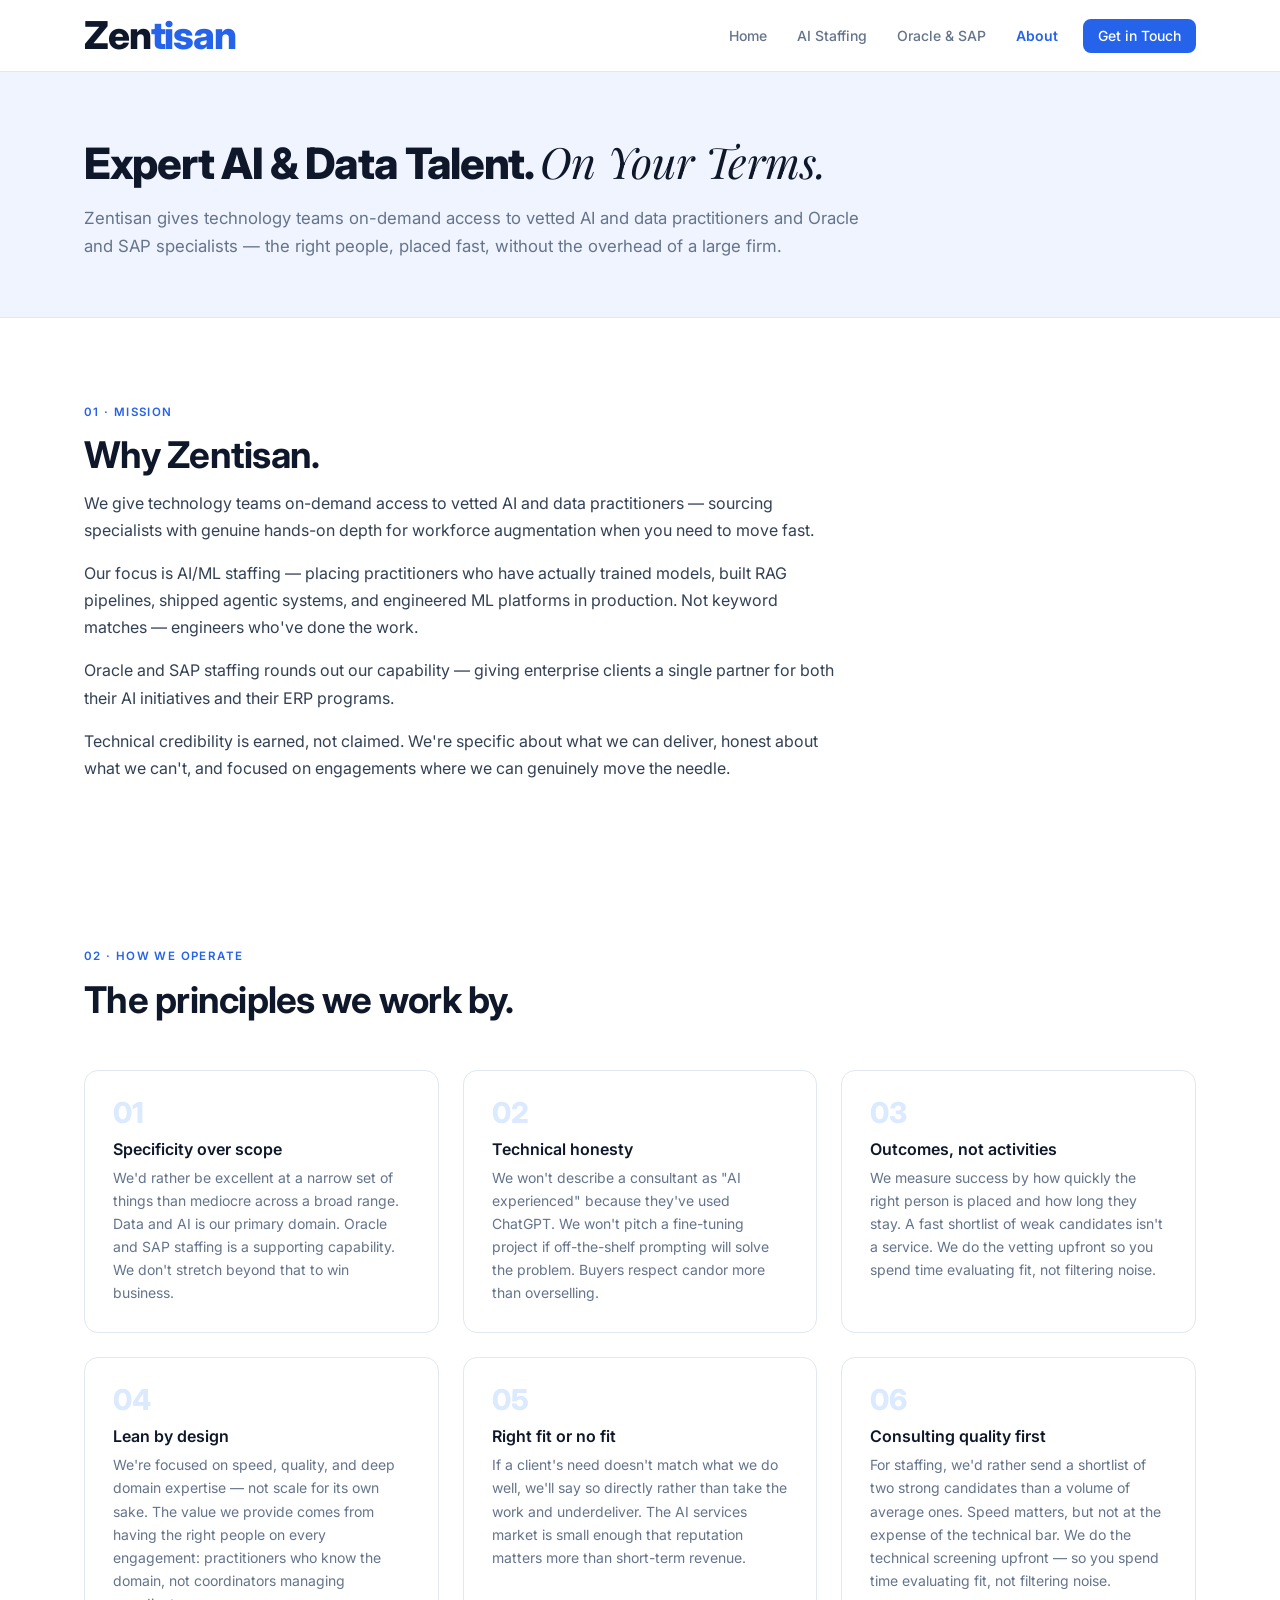
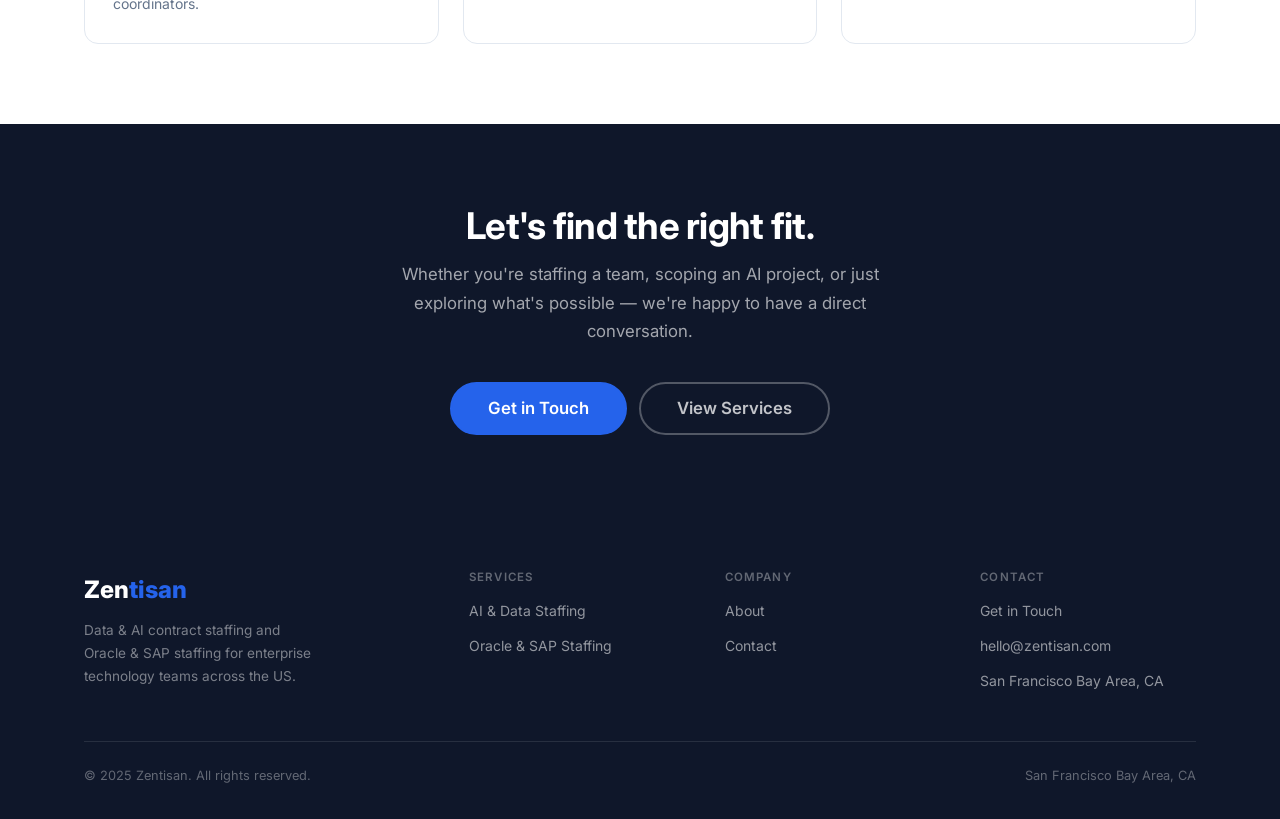
==== about.html @ 2879593f "@ Rebrand to Zentisan, remove AI delivery service, enrich AI staffing - Rename company from Zentalix" ====
<!DOCTYPE html>
<html lang="en">
<head>
  <meta charset="UTF-8" />
  <meta name="viewport" content="width=device-width, initial-scale=1.0" />
  <title>About — Zentisan</title>
  <meta name="description" content="Zentisan is a technology staffing firm specializing in Data and AI contract staffing and Oracle and SAP contract staffing for enterprise technology teams across the US." />
  <link rel="preconnect" href="https://fonts.googleapis.com" />
  <link rel="preconnect" href="https://fonts.gstatic.com" crossorigin />
  <link href="https://fonts.googleapis.com/css2?family=Inter:wght@400;500;600;700;800&family=Playfair+Display:ital@1&display=swap" rel="stylesheet" />
  <link rel="stylesheet" href="css/styles.css" />
</head>
<body>

<!-- NAV -->
<header class="nav-header">
  <nav class="nav container">
    <a href="index.html" class="nav-logo">Zen<span>tisan</span></a>
    <ul class="nav-links">
      <li><a href="index.html">Home</a></li>
      <li><a href="ai-staffing.html">AI Staffing</a></li>
      <li><a href="erp-staffing.html">Oracle &amp; SAP</a></li>
      <li><a href="about.html" class="active">About</a></li>
      <li><a href="contact.html" class="btn btn-primary btn-sm">Get in Touch</a></li>
    </ul>
    <button class="nav-toggle" aria-label="Toggle menu"><span></span><span></span><span></span></button>
  </nav>
</header>
<nav class="mobile-nav">
  <a href="index.html">Home</a>
  <a href="ai-staffing.html">AI Staffing</a>
  <a href="erp-staffing.html">Oracle &amp; SAP</a>
  <a href="about.html">About</a>
  <a href="contact.html" class="btn btn-primary">Get in Touch</a>
</nav>

<!-- PAGE HERO -->
<section class="page-hero">
  <div class="container">
    <h1>Expert AI & Data Talent. <span class="serif">On Your Terms.</span></h1>
    <p>Zentisan gives technology teams on-demand access to vetted AI and data practitioners and Oracle and SAP specialists — the right people, placed fast, without the overhead of a large firm.</p>
  </div>
</section>

<!-- MISSION -->
<section class="section">
  <div class="container">
    <div style="max-width: 760px;">
      <span class="section-label">01 · Mission</span>
      <h2>Why Zentisan.</h2>
      <p class="mt-12">We give technology teams on-demand access to vetted AI and data practitioners — sourcing specialists with genuine hands-on depth for workforce augmentation when you need to move fast.</p>
      <p class="mt-16">Our focus is AI/ML staffing — placing practitioners who have actually trained models, built RAG pipelines, shipped agentic systems, and engineered ML platforms in production. Not keyword matches — engineers who've done the work.</p>
      <p class="mt-16">Oracle and SAP staffing rounds out our capability — giving enterprise clients a single partner for both their AI initiatives and their ERP programs.</p>
      <p class="mt-16">Technical credibility is earned, not claimed. We're specific about what we can deliver, honest about what we can't, and focused on engagements where we can genuinely move the needle.</p>
    </div>
  </div>
</section>


<!-- VALUES -->
<section class="section">
  <div class="container">
    <div class="section-header">
      <span class="section-label">02 · How We Operate</span>
      <h2>The principles we work by.</h2>
    </div>
    <div class="values-grid">
      <div class="value-card">
        <div class="value-num">01</div>
        <h4>Specificity over scope</h4>
        <p>We'd rather be excellent at a narrow set of things than mediocre across a broad range. Data and AI is our primary domain. Oracle and SAP staffing is a supporting capability. We don't stretch beyond that to win business.</p>
      </div>
      <div class="value-card">
        <div class="value-num">02</div>
        <h4>Technical honesty</h4>
        <p>We won't describe a consultant as "AI experienced" because they've used ChatGPT. We won't pitch a fine-tuning project if off-the-shelf prompting will solve the problem. Buyers respect candor more than overselling.</p>
      </div>
      <div class="value-card">
        <div class="value-num">03</div>
        <h4>Outcomes, not activities</h4>
        <p>We measure success by how quickly the right person is placed and how long they stay. A fast shortlist of weak candidates isn't a service. We do the vetting upfront so you spend time evaluating fit, not filtering noise.</p>
      </div>
      <div class="value-card">
        <div class="value-num">04</div>
        <h4>Lean by design</h4>
        <p>We're focused on speed, quality, and deep domain expertise — not scale for its own sake. The value we provide comes from having the right people on every engagement: practitioners who know the domain, not coordinators managing coordinators.</p>
      </div>
      <div class="value-card">
        <div class="value-num">05</div>
        <h4>Right fit or no fit</h4>
        <p>If a client's need doesn't match what we do well, we'll say so directly rather than take the work and underdeliver. The AI services market is small enough that reputation matters more than short-term revenue.</p>
      </div>
      <div class="value-card">
        <div class="value-num">06</div>
        <h4>Consulting quality first</h4>
        <p>For staffing, we'd rather send a shortlist of two strong candidates than a volume of average ones. Speed matters, but not at the expense of the technical bar. We do the technical screening upfront — so you spend time evaluating fit, not filtering noise.</p>
      </div>
    </div>
  </div>
</section>

<!-- CTA -->
<section class="cta-band">
  <div class="container">
    <h2>Let's find the right fit.</h2>
    <p>Whether you're staffing a team, scoping an AI project, or just exploring what's possible — we're happy to have a direct conversation.</p>
    <div class="cta-btns">
      <a href="contact.html" class="btn btn-primary btn-lg">Get in Touch</a>
      <a href="index.html" class="btn btn-white-outline btn-lg">View Services</a>
    </div>
  </div>
</section>

<!-- FOOTER -->
<footer class="footer">
  <div class="container">
    <div class="footer-grid">
      <div class="footer-brand">
        <span class="logo">Zen<span>tisan</span></span>
        <p>Data &amp; AI contract staffing and Oracle &amp; SAP staffing for enterprise technology teams across the US.</p>
      </div>
      <div class="footer-col">
        <h5>Services</h5>
        <ul>
          <li><a href="ai-staffing.html">AI &amp; Data Staffing</a></li>
          <li><a href="erp-staffing.html">Oracle &amp; SAP Staffing</a></li>
        </ul>
      </div>
      <div class="footer-col">
        <h5>Company</h5>
        <ul>
          <li><a href="about.html">About</a></li>
          <li><a href="contact.html">Contact</a></li>
        </ul>
      </div>
      <div class="footer-col">
        <h5>Contact</h5>
        <ul>
          <li><a href="contact.html">Get in Touch</a></li>
          <li><a href="mailto:hello@zentisan.com">hello@zentisan.com</a></li>
          <li><a href="#">San Francisco Bay Area, CA</a></li>
        </ul>
      </div>
    </div>
    <div class="footer-bottom">
      <span>© 2025 Zentisan. All rights reserved.</span>
      <span>San Francisco Bay Area, CA</span>
    </div>
  </div>
</footer>

<script src="js/main.js"></script>
</body>
</html>
---- css/styles.css ----
/* ============================================================
   ZENTECHSERVICES — Global Stylesheet
   ============================================================ */

/* === DESIGN TOKENS === */
:root {
  --c-white:        #ffffff;
  --c-bg:           #ffffff;
  --c-bg-alt:       #f8fafc;
  --c-bg-blue:      #eff6ff;
  --c-ink:          #0f172a;
  --c-ink-2:        #334155;
  --c-ink-3:        #64748b;
  --c-accent:       #2563eb;
  --c-accent-dark:  #1d4ed8;
  --c-accent-light: #dbeafe;
  --c-border:       #e2e8f0;
  --c-border-2:     #cbd5e1;
  --c-green:        #10b981;
  --c-green-bg:     #ecfdf5;
  --c-amber:        #D97706;
  --c-amber-dark:   #B45309;
  --c-amber-light:  #FDE68A;
  --c-amber-bg:     #FFFBEB;
  --c-amber-border: #FCD34D;
  --c-cream:        #FDFAF5;

  --font:       'Inter', system-ui, -apple-system, BlinkMacSystemFont, sans-serif;
  --font-serif: 'Playfair Display', Georgia, 'Times New Roman', serif;

  --nav-h:   72px;
  --max-w:   1160px;
  --px:      24px;

  --r-sm:   8px;
  --r-md:   14px;
  --r-lg:   22px;
  --r-pill: 100px;

  --s-sm: 0 1px 3px rgba(15,23,42,0.06), 0 1px 2px rgba(15,23,42,0.04);
  --s-md: 0 4px 16px rgba(15,23,42,0.08), 0 2px 6px rgba(15,23,42,0.04);
  --s-lg: 0 12px 40px rgba(15,23,42,0.12);
}

/* === RESET === */
*, *::before, *::after { box-sizing: border-box; margin: 0; padding: 0; }
html { scroll-behavior: smooth; font-size: 16px; }
body {
  font-family: var(--font);
  color: var(--c-ink);
  background: var(--c-bg);
  line-height: 1.6;
  -webkit-font-smoothing: antialiased;
}
img { max-width: 100%; height: auto; display: block; }
a { color: inherit; text-decoration: none; }
ul { list-style: none; }
button { font-family: var(--font); }

/* === LAYOUT === */
.container {
  max-width: var(--max-w);
  margin: 0 auto;
  padding: 0 var(--px);
}

/* === TYPOGRAPHY === */
h1, h2, h3, h4, h5 { line-height: 1.2; font-weight: 700; color: var(--c-ink); }
h1 { font-size: clamp(2.1rem, 5vw, 3.4rem); font-weight: 800; letter-spacing: -0.03em; }
h2 { font-size: clamp(1.7rem, 3.2vw, 2.3rem); letter-spacing: -0.02em; }
h3 { font-size: 1.2rem; font-weight: 600; }
h4 { font-size: 1rem; font-weight: 600; }
p  { color: var(--c-ink-2); line-height: 1.7; }
.text-muted  { color: var(--c-ink-3); }
.text-accent { color: var(--c-accent); }
.text-center { text-align: center; }

/* Serif italic accent — used for emotive words inside headings */
.serif {
  font-family: var(--font-serif);
  font-style: italic;
  font-weight: 400;
  letter-spacing: 0;
}

/* === SECTION LABEL === */
.section-label {
  display: inline-block;
  font-size: 0.72rem;
  font-weight: 600;
  letter-spacing: 0.12em;
  text-transform: uppercase;
  color: var(--c-accent);
  margin-bottom: 12px;
}
.section-label-amber { color: var(--c-amber); }

/* === BADGE === */
.badge {
  display: inline-flex;
  align-items: center;
  gap: 7px;
  font-size: 0.8rem;
  font-weight: 500;
  color: var(--c-accent);
  background: var(--c-accent-light);
  border-radius: var(--r-pill);
  padding: 5px 14px;
  margin-bottom: 22px;
}
.badge-dot {
  width: 6px; height: 6px;
  background: var(--c-accent);
  border-radius: 50%;
  flex-shrink: 0;
}
.badge-amber {
  color: var(--c-amber-dark);
  background: var(--c-amber-bg);
}
.badge-amber .badge-dot { background: var(--c-amber); }

/* === BUTTONS === */
.btn {
  display: inline-flex;
  align-items: center;
  justify-content: center;
  gap: 8px;
  font-family: var(--font);
  font-size: 0.95rem;
  font-weight: 600;
  border-radius: var(--r-pill);
  padding: 13px 28px;
  border: 2px solid transparent;
  cursor: pointer;
  transition: all 0.18s ease;
  white-space: nowrap;
  text-decoration: none;
  line-height: 1;
}
.btn-primary {
  background: var(--c-accent);
  color: white;
  border-color: var(--c-accent);
}
.btn-primary:hover {
  background: var(--c-accent-dark);
  border-color: var(--c-accent-dark);
  transform: translateY(-1px);
  box-shadow: 0 6px 20px rgba(37,99,235,0.3);
}
.btn-outline {
  background: transparent;
  color: var(--c-accent);
  border-color: var(--c-accent);
}
.btn-outline:hover {
  background: var(--c-accent);
  color: white;
  transform: translateY(-1px);
}
.btn-ghost {
  background: transparent;
  color: var(--c-ink-2);
  border-color: var(--c-border-2);
}
.btn-ghost:hover {
  border-color: var(--c-ink-3);
  color: var(--c-ink);
}
.btn-white {
  background: white;
  color: var(--c-accent);
  border-color: white;
}
.btn-white:hover {
  background: var(--c-accent-light);
  transform: translateY(-1px);
}
.btn-sm  { font-size: 0.875rem; padding: 9px 20px; }
.btn-lg  { font-size: 1.05rem;  padding: 16px 36px; }

/* === NAVIGATION === */
.nav-header {
  position: sticky;
  top: 0; z-index: 100;
  background: rgba(255,255,255,0.96);
  backdrop-filter: blur(12px);
  border-bottom: 1px solid var(--c-border);
  height: var(--nav-h);
  display: flex;
  align-items: center;
  transition: box-shadow 0.2s;
}
.nav-header.scrolled { box-shadow: var(--s-md); }
.nav {
  display: flex;
  align-items: center;
  justify-content: space-between;
  width: 100%;
}
.nav-logo {
  font-size: 2.4rem;
  font-weight: 800;
  color: var(--c-ink);
  letter-spacing: -0.03em;
}
.nav-logo span { color: var(--c-accent); }
.nav-links {
  display: flex;
  align-items: center;
  gap: 4px;
}
.nav-links a {
  font-size: 0.875rem;
  font-weight: 500;
  color: var(--c-ink-3);
  padding: 8px 13px;
  border-radius: var(--r-sm);
  transition: color 0.15s, background 0.15s;
}
.nav-links a:hover:not(.btn) {
  color: var(--c-ink);
  background: var(--c-bg-alt);
}
.nav-links a.active:not(.btn) { color: var(--c-accent); font-weight: 600; }
.nav-links .btn { margin-left: 8px; }
.nav-links a.btn-primary { color: #fff; }
.nav-links a.btn-primary:hover { color: #fff; }

.nav-toggle {
  display: none;
  flex-direction: column;
  gap: 5px;
  background: none;
  border: none;
  cursor: pointer;
  padding: 6px;
  border-radius: var(--r-sm);
}
.nav-toggle span {
  display: block;
  width: 22px; height: 2px;
  background: var(--c-ink);
  border-radius: 2px;
  transition: all 0.2s;
}
.nav-toggle.open span:nth-child(1) { transform: translateY(7px) rotate(45deg); }
.nav-toggle.open span:nth-child(2) { opacity: 0; }
.nav-toggle.open span:nth-child(3) { transform: translateY(-7px) rotate(-45deg); }

/* Mobile nav */
.mobile-nav {
  display: none;
  position: fixed;
  top: var(--nav-h); left: 0; right: 0; bottom: 0;
  background: white;
  z-index: 99;
  padding: 20px var(--px);
  flex-direction: column;
  gap: 2px;
  overflow-y: auto;
  border-top: 1px solid var(--c-border);
}
.mobile-nav.open { display: flex; }
.mobile-nav a {
  font-size: 1rem;
  font-weight: 500;
  color: var(--c-ink-2);
  padding: 13px 14px;
  border-radius: var(--r-sm);
  transition: background 0.15s;
  border-bottom: 1px solid var(--c-border);
}
.mobile-nav a:last-of-type { border-bottom: none; }
.mobile-nav a:hover { background: var(--c-bg-alt); color: var(--c-ink); }
.mobile-nav .btn { margin-top: 16px; justify-content: center; width: 100%; }

/* === HERO === */
.hero {
  padding: 88px 0 72px;
  background-color: #f0f4ff;
  position: relative;
  overflow: hidden;
}
.hero-bg {
  position: absolute;
  inset: 0;
  pointer-events: none;
  z-index: 0;
}
.hero-orb {
  position: absolute;
  border-radius: 50%;
  filter: blur(60px);
  opacity: 0.60;
}
.hero-orb-1 {
  width: 600px;
  height: 600px;
  background: radial-gradient(circle, #a5bcff 0%, #cdd9ff 55%, transparent 100%);
  top: -140px;
  right: -100px;
}
.hero-orb-2 {
  width: 440px;
  height: 440px;
  background: radial-gradient(circle, #adc5ff 0%, #c8d8ff 55%, transparent 100%);
  bottom: -80px;
  left: -80px;
}
.hero-network {
  position: absolute;
  inset: 0;
  width: 100%;
  height: 100%;
  opacity: 0.38;
  -webkit-mask-image: linear-gradient(to bottom, transparent 0%, black 10%, black 86%, transparent 100%);
  mask-image: linear-gradient(to bottom, transparent 0%, black 10%, black 86%, transparent 100%);
}
@keyframes node-pulse {
  0%, 100% { r: 5; opacity: 0.7; }
  50%       { r: 8; opacity: 1;   }
}
@keyframes node-pulse-sm {
  0%, 100% { r: 3.5; opacity: 0.5; }
  50%       { r: 5.5; opacity: 0.9; }
}
.hero::after {
  content: '';
  position: absolute;
  inset: 0;
  background: linear-gradient(to bottom,
    rgba(240,244,255,0.0) 0%,
    rgba(240,244,255,0.65) 70%,
    rgba(240,244,255,1) 100%);
  pointer-events: none;
  z-index: 0;
}
.hero-inner {
  position: relative;
  z-index: 1;
  text-align: center;
  max-width: 780px;
  margin: 0 auto;
  isolation: isolate;
}
.hero h1 { margin-bottom: 20px; }
.hero-sub {
  font-size: 1.1rem;
  color: var(--c-ink-3);
  max-width: 620px;
  margin: 0 auto 40px;
  line-height: 1.7;
}
.hero-ctas {
  display: flex;
  align-items: center;
  justify-content: center;
  gap: 12px;
  flex-wrap: wrap;
  margin-bottom: 52px;
}
.hero-tags {
  display: flex;
  align-items: center;
  justify-content: center;
  flex-wrap: wrap;
  gap: 8px;
}
.hero-tags span {
  font-size: 0.78rem;
  font-weight: 500;
  color: var(--c-ink-3);
  background: white;
  border: 1px solid var(--c-border);
  border-radius: var(--r-pill);
  padding: 5px 13px;
  box-shadow: var(--s-sm);
}

/* === SECTIONS === */
.section { padding: 80px 0; }
.section-alt   { background: var(--c-bg-alt); }
.section-blue  { background: var(--c-bg-blue); }
.section-cream { background: var(--c-cream); }
.section-amber {
  background: var(--c-amber-bg);
  border-top: 1px solid var(--c-amber-border);
  border-bottom: 1px solid var(--c-amber-border);
}

.section-header { margin-bottom: 48px; }
.section-header h2 { margin-bottom: 12px; }
.section-header p {
  font-size: 1.05rem;
  color: var(--c-ink-3);
  max-width: 800px;
  margin-top: 8px;
}
.section-header.center { text-align: center; }
.section-header.center p { margin: 8px auto 0; }

/* === PAGE HERO (inner pages) === */
.page-hero {
  padding: 64px 0 56px;
  background: #f0f4ff;
  border-bottom: 1px solid var(--c-border);
}
.page-hero h1 {
  font-size: clamp(1.9rem, 4vw, 2.7rem);
  margin-bottom: 14px;
}
.page-hero p {
  font-size: 1.05rem;
  color: var(--c-ink-3);
  max-width: 800px;
  line-height: 1.7;
}
.page-hero .badge { margin-bottom: 14px; }

/* === CARDS === */
.cards-3 {
  display: grid;
  grid-template-columns: repeat(3, 1fr);
  gap: 24px;
}
.cards-2 {
  display: grid;
  grid-template-columns: repeat(2, 1fr);
  gap: 24px;
}
.card {
  background: white;
  border: 1px solid var(--c-border);
  border-radius: var(--r-md);
  padding: 28px;
  transition: box-shadow 0.2s, transform 0.2s;
}
.card:hover { box-shadow: var(--s-md); transform: translateY(-2px); }
.card-icon {
  width: 46px; height: 46px;
  background: var(--c-bg-blue);
  border-radius: var(--r-sm);
  display: flex;
  align-items: center;
  justify-content: center;
  margin-bottom: 18px;
  color: var(--c-accent);
}
.card h3 { margin-bottom: 8px; }
.card p  { font-size: 0.9rem; color: var(--c-ink-3); line-height: 1.65; }
.card-link {
  display: inline-flex;
  align-items: center;
  gap: 6px;
  font-size: 0.875rem;
  font-weight: 600;
  color: var(--c-accent);
  margin-top: 18px;
  transition: gap 0.15s;
}
.card-link:hover { gap: 10px; }

/* Service card — larger variant */
.service-card {
  background: white;
  border: 1px solid var(--c-border);
  border-radius: var(--r-lg);
  padding: 36px;
  transition: box-shadow 0.2s, transform 0.2s;
  display: flex;
  flex-direction: column;
}
.service-card:hover { box-shadow: var(--s-lg); transform: translateY(-3px); }
.service-card .card-icon { width: 52px; height: 52px; margin-bottom: 20px; }
.service-card h3 { font-size: 1.3rem; margin-bottom: 10px; }
.service-card p { font-size: 0.925rem; color: var(--c-ink-3); }
.service-card .card-link { margin-top: auto; padding-top: 20px; }

/* === FEATURE GRID === */
.feature-grid {
  display: grid;
  grid-template-columns: repeat(2, 1fr);
  gap: 16px;
}
.feature-card {
  background: white;
  border: 1px solid var(--c-border);
  border-radius: var(--r-md);
  padding: 22px 24px;
  transition: box-shadow 0.15s;
}
.feature-card:hover { box-shadow: var(--s-sm); }
.feature-card h4 { margin-bottom: 5px; }
.feature-card p  { font-size: 0.85rem; color: var(--c-ink-3); line-height: 1.55; }

/* === SPLIT LAYOUT === */
.split {
  display: grid;
  grid-template-columns: 1fr 1fr;
  gap: 64px;
  align-items: center;
}
.split-wide  { grid-template-columns: 1.15fr 0.85fr; }
.split-right { grid-template-columns: 0.85fr 1.15fr; }

/* === DIFFERENTIATORS === */
.diff-grid {
  display: grid;
  grid-template-columns: repeat(2, 1fr);
  gap: 32px;
}
.diff-item { display: flex; gap: 16px; align-items: flex-start; }
.diff-icon {
  flex-shrink: 0;
  width: 42px; height: 42px;
  background: var(--c-accent-light);
  border-radius: var(--r-sm);
  display: flex;
  align-items: center;
  justify-content: center;
  color: var(--c-accent);
  margin-top: 2px;
}
.diff-item h4 { margin-bottom: 5px; }
.diff-item p  { font-size: 0.875rem; color: var(--c-ink-3); line-height: 1.6; }

/* === ROLE TAGS === */
.role-tags {
  display: flex;
  flex-wrap: wrap;
  gap: 9px;
  margin-top: 20px;
}
.role-tag {
  font-size: 0.8rem;
  font-weight: 500;
  color: var(--c-ink-2);
  background: var(--c-bg-alt);
  border: 1px solid var(--c-border);
  border-radius: var(--r-pill);
  padding: 5px 14px;
}

/* === INDUSTRY GRID === */
.industry-grid {
  display: grid;
  grid-template-columns: repeat(5, 1fr);
  gap: 16px;
}
.industry-card {
  background: white;
  border: 1px solid var(--c-border);
  border-radius: var(--r-md);
  padding: 24px 16px;
  text-align: center;
  transition: box-shadow 0.2s, transform 0.2s;
}
.industry-card:hover { box-shadow: var(--s-md); transform: translateY(-2px); }
.industry-icon {
  width: 44px;
  height: 44px;
  background: var(--c-bg-blue);
  border-radius: var(--r-sm);
  display: flex;
  align-items: center;
  justify-content: center;
  margin-bottom: 14px;
  color: var(--c-accent);
}
.industry-card h4 { font-size: 0.9rem; margin-bottom: 5px; }
.industry-card p  { font-size: 0.78rem; color: var(--c-ink-3); line-height: 1.5; }

/* === PROCESS STEPS === */
.steps {
  display: grid;
  grid-template-columns: repeat(3, 1fr);
  gap: 24px;
}
.step {
  background: white;
  border: 1px solid var(--c-border);
  border-radius: var(--r-md);
  padding: 28px;
}
.step-num {
  font-size: 2.2rem;
  font-weight: 800;
  color: var(--c-accent-light);
  line-height: 1;
  margin-bottom: 14px;
}
.step h4 { margin-bottom: 7px; }
.step p  { font-size: 0.875rem; color: var(--c-ink-3); line-height: 1.6; }

/* === COVERAGE TABLE === */
.table-wrap {
  border: 1px solid var(--c-border);
  border-radius: var(--r-md);
  overflow: hidden;
  background: white;
}
.coverage-table {
  width: 100%;
  border-collapse: collapse;
  font-size: 0.9rem;
}
.coverage-table th {
  text-align: left;
  font-size: 0.72rem;
  font-weight: 600;
  text-transform: uppercase;
  letter-spacing: 0.08em;
  color: var(--c-ink-3);
  background: var(--c-bg-alt);
  border-bottom: 1px solid var(--c-border);
  padding: 12px 18px;
}
.coverage-table td {
  padding: 13px 18px;
  border-bottom: 1px solid var(--c-border);
  color: var(--c-ink-2);
  vertical-align: top;
  line-height: 1.55;
}
.coverage-table tr:last-child td { border-bottom: none; }
.coverage-table td:first-child {
  font-weight: 600;
  color: var(--c-ink);
  white-space: nowrap;
  width: 190px;
}

/* === CHECK LIST === */
.check-list {
  display: flex;
  flex-direction: column;
  gap: 11px;
  margin-top: 16px;
}
.check-list li {
  display: flex;
  align-items: flex-start;
  gap: 10px;
  font-size: 0.9rem;
  color: var(--c-ink-2);
  line-height: 1.55;
}
.check-list li::before {
  content: '';
  flex-shrink: 0;
  width: 18px; height: 18px;
  background: var(--c-green);
  border-radius: 50%;
  margin-top: 1px;
  background-image: url("data:image/svg+xml,%3Csvg xmlns='http://www.w3.org/2000/svg' width='10' height='8' viewBox='0 0 10 8'%3E%3Cpath d='M1 4l3 3 5-6' stroke='white' stroke-width='1.5' fill='none' stroke-linecap='round' stroke-linejoin='round'/%3E%3C/svg%3E");
  background-repeat: no-repeat;
  background-position: center;
}

/* === HIGHLIGHT BOX === */
.highlight-box {
  background: var(--c-bg-blue);
  border: 1px solid var(--c-accent-light);
  border-radius: var(--r-md);
  padding: 28px;
}
.highlight-box h4 { color: var(--c-accent); margin-bottom: 8px; }
.highlight-box p  { font-size: 0.9rem; color: var(--c-ink-2); line-height: 1.65; }

/* === SCOPE NOTE === */
.scope-note {
  display: inline-flex;
  align-items: center;
  gap: 8px;
  font-size: 0.82rem;
  color: var(--c-ink-3);
  background: var(--c-bg-alt);
  border: 1px solid var(--c-border);
  border-radius: var(--r-sm);
  padding: 7px 14px;
}
.scope-note svg { flex-shrink: 0; }

/* === CTA BAND === */
.cta-band {
  background: var(--c-ink);
  padding: 80px 0;
  text-align: center;
}
.cta-band h2 { color: white; margin-bottom: 12px; }
.cta-band p  {
  color: rgba(255,255,255,0.62);
  font-size: 1.05rem;
  margin-bottom: 36px;
  max-width: 480px;
  margin-left: auto;
  margin-right: auto;
}
.cta-btns {
  display: flex;
  justify-content: center;
  align-items: center;
  gap: 12px;
  flex-wrap: wrap;
}
.btn-white-outline {
  background: transparent;
  color: rgba(255,255,255,0.75);
  border-color: rgba(255,255,255,0.28);
}
.btn-white-outline:hover {
  background: rgba(255,255,255,0.1);
  color: white;
  border-color: rgba(255,255,255,0.5);
}

/* === FORM === */
.form-wrap {
  background: white;
  border: 1px solid var(--c-border);
  border-radius: var(--r-lg);
  padding: 40px;
  box-shadow: var(--s-md);
}
.form-grid {
  display: grid;
  grid-template-columns: 1fr 1fr;
  gap: 18px;
}
.form-group {
  display: flex;
  flex-direction: column;
  gap: 6px;
}
.form-group.full { grid-column: 1 / -1; }
label {
  font-size: 0.85rem;
  font-weight: 500;
  color: var(--c-ink-2);
}
input, select, textarea {
  font-family: var(--font);
  font-size: 0.9rem;
  color: var(--c-ink);
  background: white;
  border: 1.5px solid var(--c-border);
  border-radius: var(--r-sm);
  padding: 11px 14px;
  width: 100%;
  transition: border-color 0.15s, box-shadow 0.15s;
  outline: none;
  appearance: none;
  -webkit-appearance: none;
}
input:focus, select:focus, textarea:focus {
  border-color: var(--c-accent);
  box-shadow: 0 0 0 3px rgba(37,99,235,0.12);
}
textarea { resize: vertical; min-height: 120px; }
select {
  background-image: url("data:image/svg+xml,%3Csvg xmlns='http://www.w3.org/2000/svg' width='12' height='8' viewBox='0 0 12 8'%3E%3Cpath d='M1 1l5 5 5-5' stroke='%2364748b' stroke-width='1.5' fill='none' stroke-linecap='round' stroke-linejoin='round'/%3E%3C/svg%3E");
  background-repeat: no-repeat;
  background-position: right 14px center;
  padding-right: 36px;
  cursor: pointer;
}
.form-submit { margin-top: 8px; width: 100%; justify-content: center; }

/* === CONTACT LAYOUT === */
.contact-grid {
  display: grid;
  grid-template-columns: 1fr 1.6fr;
  gap: 56px;
  align-items: start;
}
.contact-info h3 { margin-bottom: 10px; }
.contact-info p  { font-size: 0.9rem; color: var(--c-ink-3); margin-bottom: 28px; }
.contact-detail {
  display: flex;
  align-items: flex-start;
  gap: 12px;
  margin-bottom: 16px;
}
.contact-detail-icon {
  flex-shrink: 0;
  width: 36px; height: 36px;
  background: var(--c-bg-blue);
  border-radius: var(--r-sm);
  display: flex;
  align-items: center;
  justify-content: center;
  color: var(--c-accent);
}
.contact-detail-text { font-size: 0.875rem; color: var(--c-ink-2); line-height: 1.5; }
.contact-detail-text strong { display: block; color: var(--c-ink); font-size: 0.82rem; font-weight: 600; text-transform: uppercase; letter-spacing: 0.06em; margin-bottom: 2px; }

/* === FOOTER === */
.footer {
  background: var(--c-ink);
  padding: 56px 0 32px;
}
.footer-grid {
  display: grid;
  grid-template-columns: 1.6fr 1fr 1fr 1fr;
  gap: 40px;
  margin-bottom: 48px;
}
.footer-brand .logo {
  font-size: 1.5rem;
  font-weight: 800;
  color: white;
  margin-bottom: 10px;
  display: block;
}
.footer-brand .logo span { color: var(--c-accent); }
.footer-brand p {
  font-size: 0.85rem;
  color: rgba(255,255,255,0.45);
  line-height: 1.7;
  max-width: 230px;
  margin-top: 6px;
}
.footer-col h5 {
  font-size: 0.72rem;
  font-weight: 600;
  text-transform: uppercase;
  letter-spacing: 0.1em;
  color: rgba(255,255,255,0.35);
  margin-bottom: 14px;
}
.footer-col ul { display: flex; flex-direction: column; gap: 9px; }
.footer-col ul a {
  font-size: 0.875rem;
  color: rgba(255,255,255,0.55);
  transition: color 0.15s;
}
.footer-col ul a:hover { color: white; }
.footer-bottom {
  border-top: 1px solid rgba(255,255,255,0.1);
  padding-top: 24px;
  display: flex;
  justify-content: space-between;
  align-items: center;
  font-size: 0.8rem;
  color: rgba(255,255,255,0.35);
}
.footer-bottom a { color: rgba(255,255,255,0.35); transition: color 0.15s; }
.footer-bottom a:hover { color: white; }

/* === ABOUT PAGE === */
.values-grid {
  display: grid;
  grid-template-columns: repeat(3, 1fr);
  gap: 24px;
}
.value-card {
  background: white;
  border: 1px solid var(--c-border);
  border-radius: var(--r-md);
  padding: 28px;
}
.value-num {
  font-size: 1.8rem;
  font-weight: 800;
  color: var(--c-accent-light);
  line-height: 1;
  margin-bottom: 12px;
}
.value-card h4 { margin-bottom: 7px; }
.value-card p  { font-size: 0.875rem; color: var(--c-ink-3); line-height: 1.65; }

/* === PARTNERSHIP BANNER === */
.partner-banner {
  display: flex;
  align-items: center;
  gap: 24px;
  background: var(--c-bg-blue);
  border: 1px solid var(--c-accent-light);
  border-radius: var(--r-md);
  padding: 24px 28px;
}
.partner-banner-icon {
  flex-shrink: 0;
  width: 52px; height: 52px;
  background: var(--c-accent);
  border-radius: var(--r-sm);
  display: flex;
  align-items: center;
  justify-content: center;
  color: white;
}
.partner-banner h4 { color: var(--c-accent); margin-bottom: 4px; }
.partner-banner p  { font-size: 0.875rem; color: var(--c-ink-2); line-height: 1.55; }

/* === UTILITIES === */
.mt-8  { margin-top: 8px; }
.mt-12 { margin-top: 12px; }
.mt-16 { margin-top: 16px; }
.mt-24 { margin-top: 24px; }
.mt-32 { margin-top: 32px; }
.mt-40 { margin-top: 40px; }
.mt-48 { margin-top: 48px; }
.mb-8  { margin-bottom: 8px; }
.mb-16 { margin-bottom: 16px; }
.mb-24 { margin-bottom: 24px; }
.mb-32 { margin-bottom: 32px; }
.gap-16 { gap: 16px; }

/* === RESPONSIVE === */
@media (max-width: 1024px) {
  .cards-3       { grid-template-columns: repeat(2, 1fr); }
  .industry-grid { grid-template-columns: repeat(3, 1fr); }
  .footer-grid   { grid-template-columns: 1fr 1fr; gap: 28px; }
  .split         { gap: 48px; }
  .values-grid   { grid-template-columns: repeat(2, 1fr); }
}

@media (max-width: 768px) {
  :root { --px: 18px; }

  .nav-links  { display: none; }
  .nav-toggle { display: flex; }

  h1 { font-size: 2rem; }
  h2 { font-size: 1.6rem; }

  .section    { padding: 56px 0; }
  .hero       { padding: 56px 0 48px; }
  .page-hero  { padding: 48px 0 40px; }

  .cards-3, .cards-2      { grid-template-columns: 1fr; }
  .feature-grid           { grid-template-columns: 1fr; }
  .diff-grid              { grid-template-columns: 1fr; gap: 24px; }
  .split, .split-wide,
  .split-right            { grid-template-columns: 1fr; gap: 36px; }
  .industry-grid          { grid-template-columns: repeat(2, 1fr); }
  .steps                  { grid-template-columns: 1fr; }
  .form-grid              { grid-template-columns: 1fr; }
  .footer-grid            { grid-template-columns: 1fr; gap: 28px; }
  .footer-bottom          { flex-direction: column; gap: 8px; text-align: center; }
  .contact-grid           { grid-template-columns: 1fr; gap: 40px; }
  .values-grid            { grid-template-columns: 1fr; }

  .hero-ctas { flex-direction: column; align-items: stretch; }
  .hero-ctas .btn { justify-content: center; }
  .cta-btns  { flex-direction: column; }
  .cta-btns .btn { width: 100%; justify-content: center; }
  .form-wrap { padding: 28px 20px; }
}

@media (max-width: 480px) {
  .industry-grid { grid-template-columns: 1fr 1fr; }
  .coverage-table td:first-child { width: 120px; font-size: 0.82rem; }
  .coverage-table td { font-size: 0.82rem; padding: 11px 12px; }
}
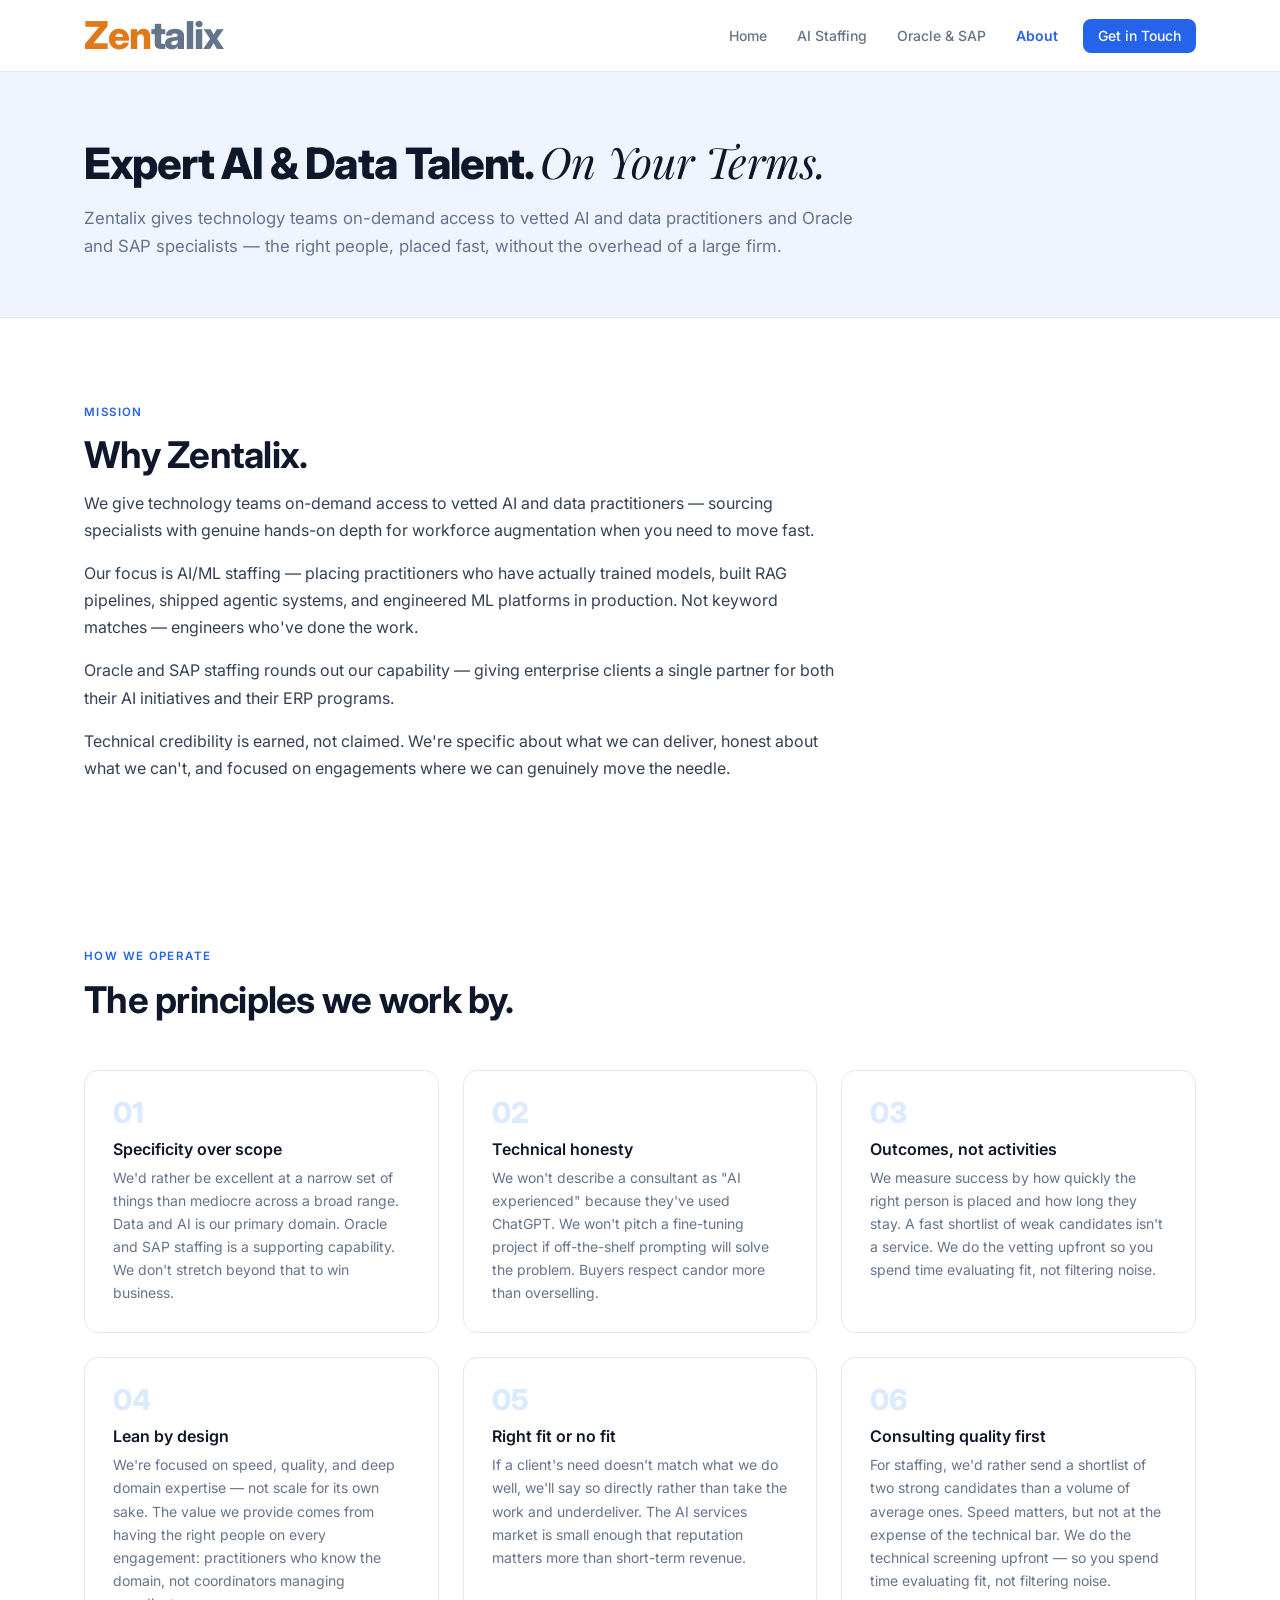
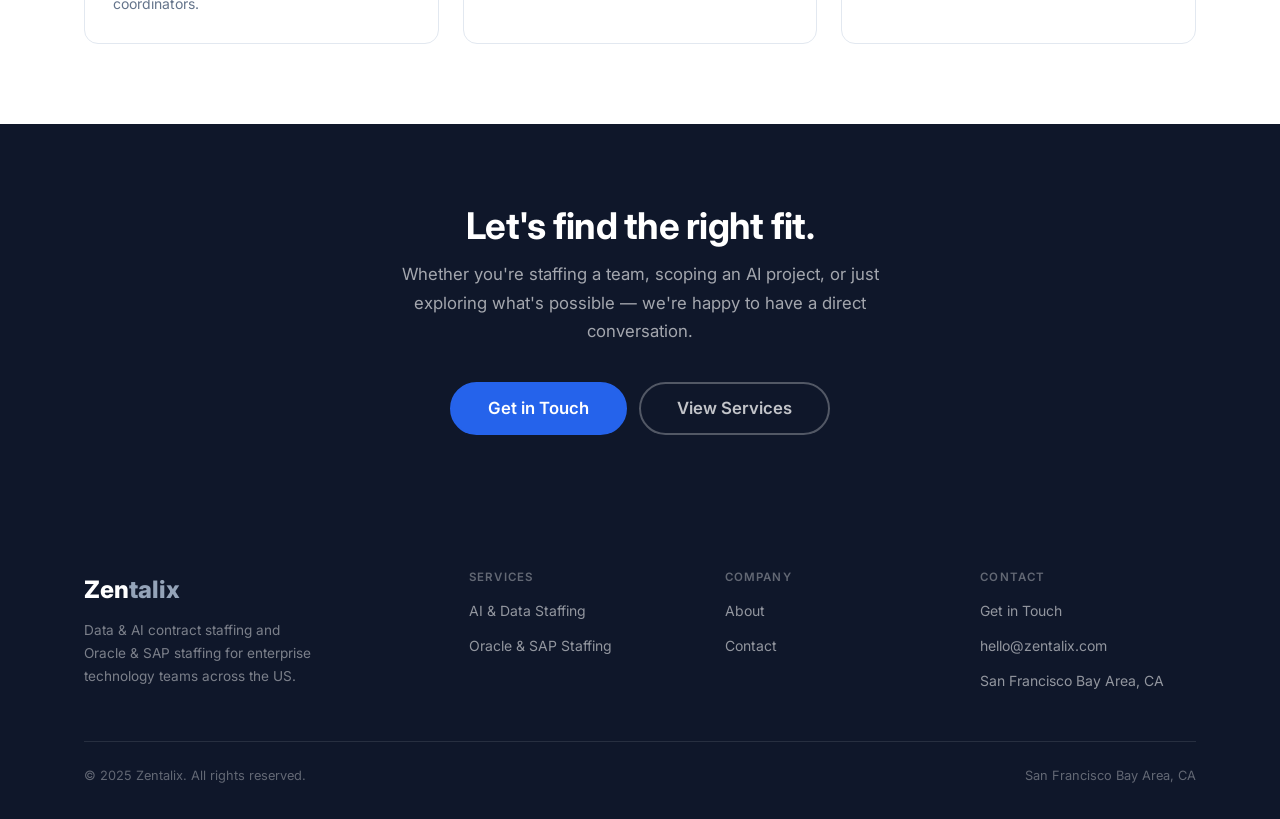
==== commit 58d81714: "Rebrand Zentisan→Zentalix, logo colors, H1 rewrite, remove section numbers - Revert company name bac" ====
--- a/about.html
+++ b/about.html
@@ -3,8 +3,8 @@
 <head>
   <meta charset="UTF-8" />
   <meta name="viewport" content="width=device-width, initial-scale=1.0" />
-  <title>About — Zentisan</title>
-  <meta name="description" content="Zentisan is a technology staffing firm specializing in Data and AI contract staffing and Oracle and SAP contract staffing for enterprise technology teams across the US." />
+  <title>About — Zentalix</title>
+  <meta name="description" content="Zentalix is a technology staffing firm specializing in Data and AI contract staffing and Oracle and SAP contract staffing for enterprise technology teams across the US." />
   <link rel="preconnect" href="https://fonts.googleapis.com" />
   <link rel="preconnect" href="https://fonts.gstatic.com" crossorigin />
   <link href="https://fonts.googleapis.com/css2?family=Inter:wght@400;500;600;700;800&family=Playfair+Display:ital@1&display=swap" rel="stylesheet" />
@@ -15,7 +15,7 @@
 <!-- NAV -->
 <header class="nav-header">
   <nav class="nav container">
-    <a href="index.html" class="nav-logo">Zen<span>tisan</span></a>
+    <a href="index.html" class="nav-logo">Zen<span>talix</span></a>
     <ul class="nav-links">
       <li><a href="index.html">Home</a></li>
       <li><a href="ai-staffing.html">AI Staffing</a></li>
@@ -38,7 +38,7 @@
 <section class="page-hero">
   <div class="container">
     <h1>Expert AI & Data Talent. <span class="serif">On Your Terms.</span></h1>
-    <p>Zentisan gives technology teams on-demand access to vetted AI and data practitioners and Oracle and SAP specialists — the right people, placed fast, without the overhead of a large firm.</p>
+    <p>Zentalix gives technology teams on-demand access to vetted AI and data practitioners and Oracle and SAP specialists — the right people, placed fast, without the overhead of a large firm.</p>
   </div>
 </section>
 
@@ -46,8 +46,8 @@
 <section class="section">
   <div class="container">
     <div style="max-width: 760px;">
-      <span class="section-label">01 · Mission</span>
-      <h2>Why Zentisan.</h2>
+      <span class="section-label">Mission</span>
+      <h2>Why Zentalix.</h2>
       <p class="mt-12">We give technology teams on-demand access to vetted AI and data practitioners — sourcing specialists with genuine hands-on depth for workforce augmentation when you need to move fast.</p>
       <p class="mt-16">Our focus is AI/ML staffing — placing practitioners who have actually trained models, built RAG pipelines, shipped agentic systems, and engineered ML platforms in production. Not keyword matches — engineers who've done the work.</p>
       <p class="mt-16">Oracle and SAP staffing rounds out our capability — giving enterprise clients a single partner for both their AI initiatives and their ERP programs.</p>
@@ -61,7 +61,7 @@
 <section class="section">
   <div class="container">
     <div class="section-header">
-      <span class="section-label">02 · How We Operate</span>
+      <span class="section-label">How We Operate</span>
       <h2>The principles we work by.</h2>
     </div>
     <div class="values-grid">
@@ -116,7 +116,7 @@
   <div class="container">
     <div class="footer-grid">
       <div class="footer-brand">
-        <span class="logo">Zen<span>tisan</span></span>
+        <span class="logo">Zen<span>talix</span></span>
         <p>Data &amp; AI contract staffing and Oracle &amp; SAP staffing for enterprise technology teams across the US.</p>
       </div>
       <div class="footer-col">
@@ -137,13 +137,13 @@
         <h5>Contact</h5>
         <ul>
           <li><a href="contact.html">Get in Touch</a></li>
-          <li><a href="mailto:hello@zentisan.com">hello@zentisan.com</a></li>
+          <li><a href="mailto:hello@zentalix.com">hello@zentalix.com</a></li>
           <li><a href="#">San Francisco Bay Area, CA</a></li>
         </ul>
       </div>
     </div>
     <div class="footer-bottom">
-      <span>© 2025 Zentisan. All rights reserved.</span>
+      <span>© 2025 Zentalix. All rights reserved.</span>
       <span>San Francisco Bay Area, CA</span>
     </div>
   </div>
--- a/css/styles.css
+++ b/css/styles.css
@@ -202,10 +202,10 @@
 .nav-logo {
   font-size: 2.4rem;
   font-weight: 800;
-  color: var(--c-ink);
+  color: #e1791b;
   letter-spacing: -0.03em;
 }
-.nav-logo span { color: var(--c-accent); }
+.nav-logo span { color: #64748b; }
 .nav-links {
   display: flex;
   align-items: center;
@@ -365,7 +365,7 @@
   display: flex;
   align-items: center;
   justify-content: center;
-  flex-wrap: wrap;
+  flex-wrap: nowrap;
   gap: 8px;
 }
 .hero-tags span {
@@ -814,7 +814,7 @@
   margin-bottom: 10px;
   display: block;
 }
-.footer-brand .logo span { color: var(--c-accent); }
+.footer-brand .logo span { color: #94a3b8; }
 .footer-brand p {
   font-size: 0.85rem;
   color: rgba(255,255,255,0.45);
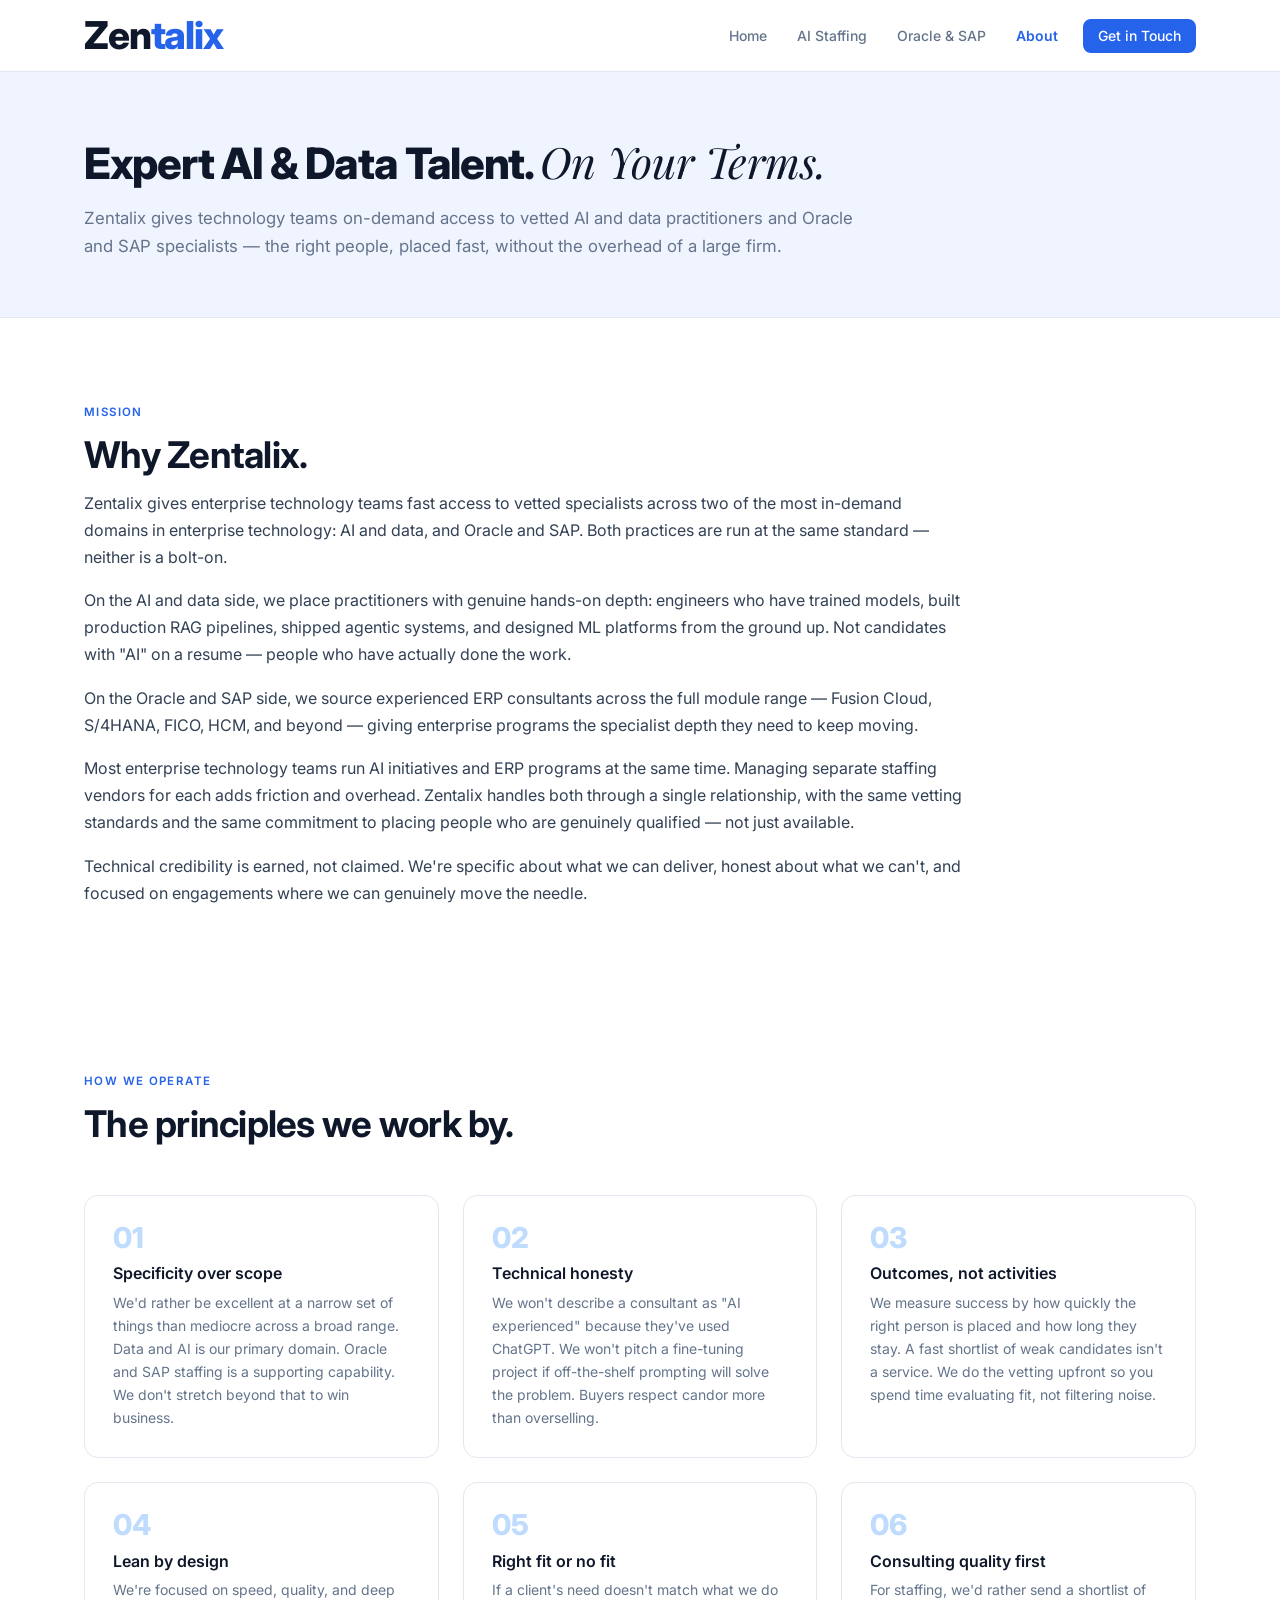
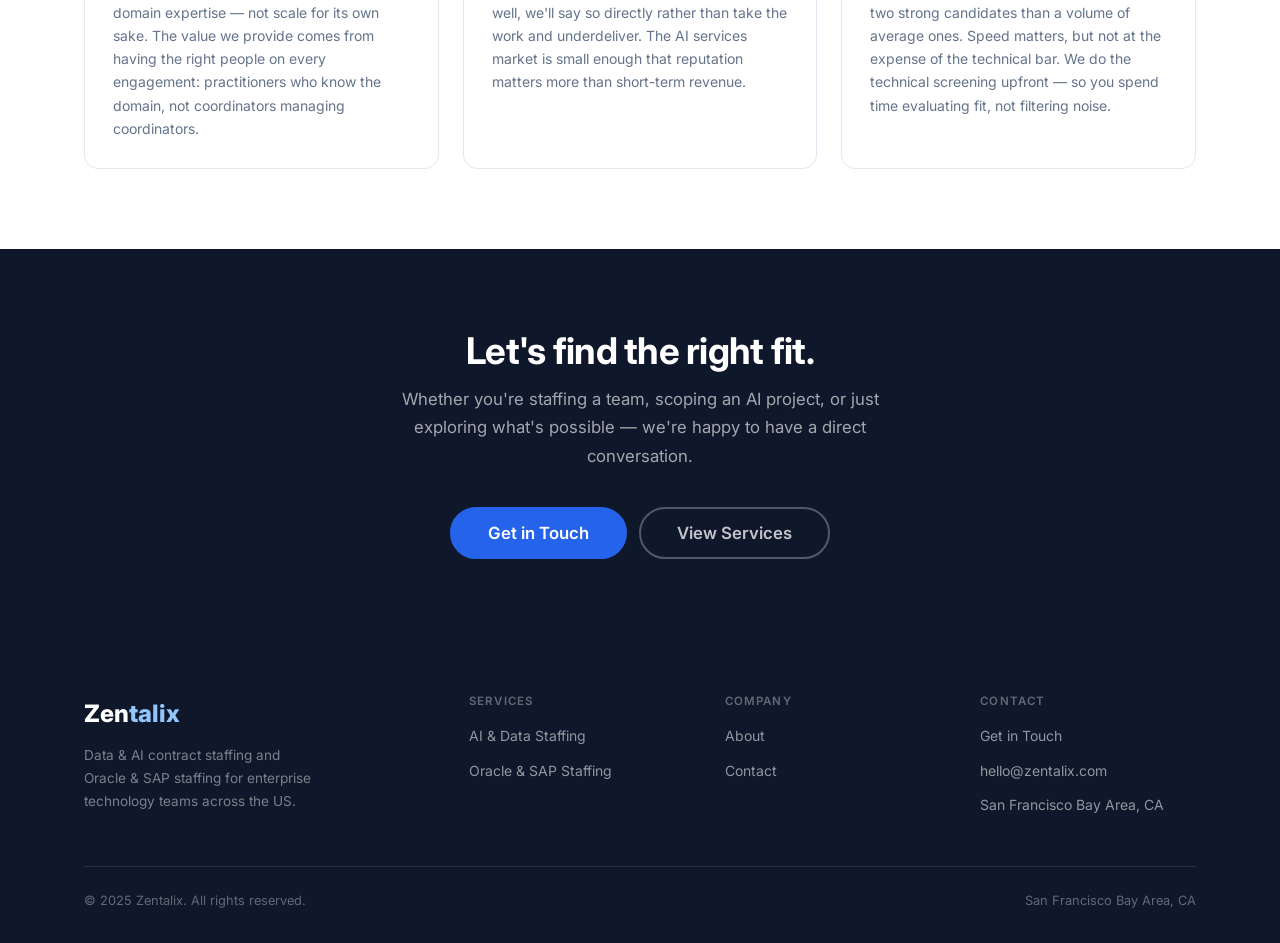
==== commit b78c1e76: "Update differentiator copy and rewrite About mission section index.html: replaced 'Local leadership," ====
--- a/about.html
+++ b/about.html
@@ -45,12 +45,13 @@
 <!-- MISSION -->
 <section class="section">
   <div class="container">
-    <div style="max-width: 760px;">
+    <div style="max-width: 880px;">
       <span class="section-label">Mission</span>
       <h2>Why Zentalix.</h2>
-      <p class="mt-12">We give technology teams on-demand access to vetted AI and data practitioners — sourcing specialists with genuine hands-on depth for workforce augmentation when you need to move fast.</p>
-      <p class="mt-16">Our focus is AI/ML staffing — placing practitioners who have actually trained models, built RAG pipelines, shipped agentic systems, and engineered ML platforms in production. Not keyword matches — engineers who've done the work.</p>
-      <p class="mt-16">Oracle and SAP staffing rounds out our capability — giving enterprise clients a single partner for both their AI initiatives and their ERP programs.</p>
+      <p class="mt-12">Zentalix gives enterprise technology teams fast access to vetted specialists across two of the most in-demand domains in enterprise technology: AI and data, and Oracle and SAP. Both practices are run at the same standard — neither is a bolt-on.</p>
+      <p class="mt-16">On the AI and data side, we place practitioners with genuine hands-on depth: engineers who have trained models, built production RAG pipelines, shipped agentic systems, and designed ML platforms from the ground up. Not candidates with "AI" on a resume — people who have actually done the work.</p>
+      <p class="mt-16">On the Oracle and SAP side, we source experienced ERP consultants across the full module range — Fusion Cloud, S/4HANA, FICO, HCM, and beyond — giving enterprise programs the specialist depth they need to keep moving.</p>
+      <p class="mt-16">Most enterprise technology teams run AI initiatives and ERP programs at the same time. Managing separate staffing vendors for each adds friction and overhead. Zentalix handles both through a single relationship, with the same vetting standards and the same commitment to placing people who are genuinely qualified — not just available.</p>
       <p class="mt-16">Technical credibility is earned, not claimed. We're specific about what we can deliver, honest about what we can't, and focused on engagements where we can genuinely move the needle.</p>
     </div>
   </div>
--- a/css/styles.css
+++ b/css/styles.css
@@ -93,7 +93,7 @@
   color: var(--c-accent);
   margin-bottom: 12px;
 }
-.section-label-amber { color: var(--c-amber); }
+.section-label-amber { color: var(--c-accent); }
 
 /* === BADGE === */
 .badge {
@@ -115,10 +115,10 @@
   flex-shrink: 0;
 }
 .badge-amber {
-  color: var(--c-amber-dark);
-  background: var(--c-amber-bg);
-}
-.badge-amber .badge-dot { background: var(--c-amber); }
+  color: var(--c-accent);
+  background: var(--c-accent-light);
+}
+.badge-amber .badge-dot { background: var(--c-accent); }
 
 /* === BUTTONS === */
 .btn {
@@ -202,10 +202,10 @@
 .nav-logo {
   font-size: 2.4rem;
   font-weight: 800;
-  color: #e1791b;
+  color: var(--c-ink);
   letter-spacing: -0.03em;
 }
-.nav-logo span { color: #64748b; }
+.nav-logo span { color: var(--c-accent); }
 .nav-links {
   display: flex;
   align-items: center;
@@ -367,6 +367,7 @@
   justify-content: center;
   flex-wrap: nowrap;
   gap: 8px;
+  overflow: hidden;
 }
 .hero-tags span {
   font-size: 0.78rem;
@@ -569,6 +570,7 @@
   margin-bottom: 14px;
   color: var(--c-accent);
 }
+.industry-card .industry-icon { margin-left: auto; margin-right: auto; }
 .industry-card h4 { font-size: 0.9rem; margin-bottom: 5px; }
 .industry-card p  { font-size: 0.78rem; color: var(--c-ink-3); line-height: 1.5; }
 
@@ -583,11 +585,13 @@
   border: 1px solid var(--c-border);
   border-radius: var(--r-md);
   padding: 28px;
-}
+  transition: box-shadow 0.2s, transform 0.2s;
+}
+.step:hover { box-shadow: var(--s-md); transform: translateY(-2px); }
 .step-num {
   font-size: 2.2rem;
   font-weight: 800;
-  color: var(--c-accent-light);
+  color: #bfdbfe;
   line-height: 1;
   margin-bottom: 14px;
 }
@@ -814,7 +818,7 @@
   margin-bottom: 10px;
   display: block;
 }
-.footer-brand .logo span { color: #94a3b8; }
+.footer-brand .logo span { color: #93c5fd; }
 .footer-brand p {
   font-size: 0.85rem;
   color: rgba(255,255,255,0.45);
@@ -860,11 +864,13 @@
   border: 1px solid var(--c-border);
   border-radius: var(--r-md);
   padding: 28px;
-}
+  transition: box-shadow 0.2s, transform 0.2s;
+}
+.value-card:hover { box-shadow: var(--s-md); transform: translateY(-2px); }
 .value-num {
   font-size: 1.8rem;
   font-weight: 800;
-  color: var(--c-accent-light);
+  color: #bfdbfe;
   line-height: 1;
   margin-bottom: 12px;
 }
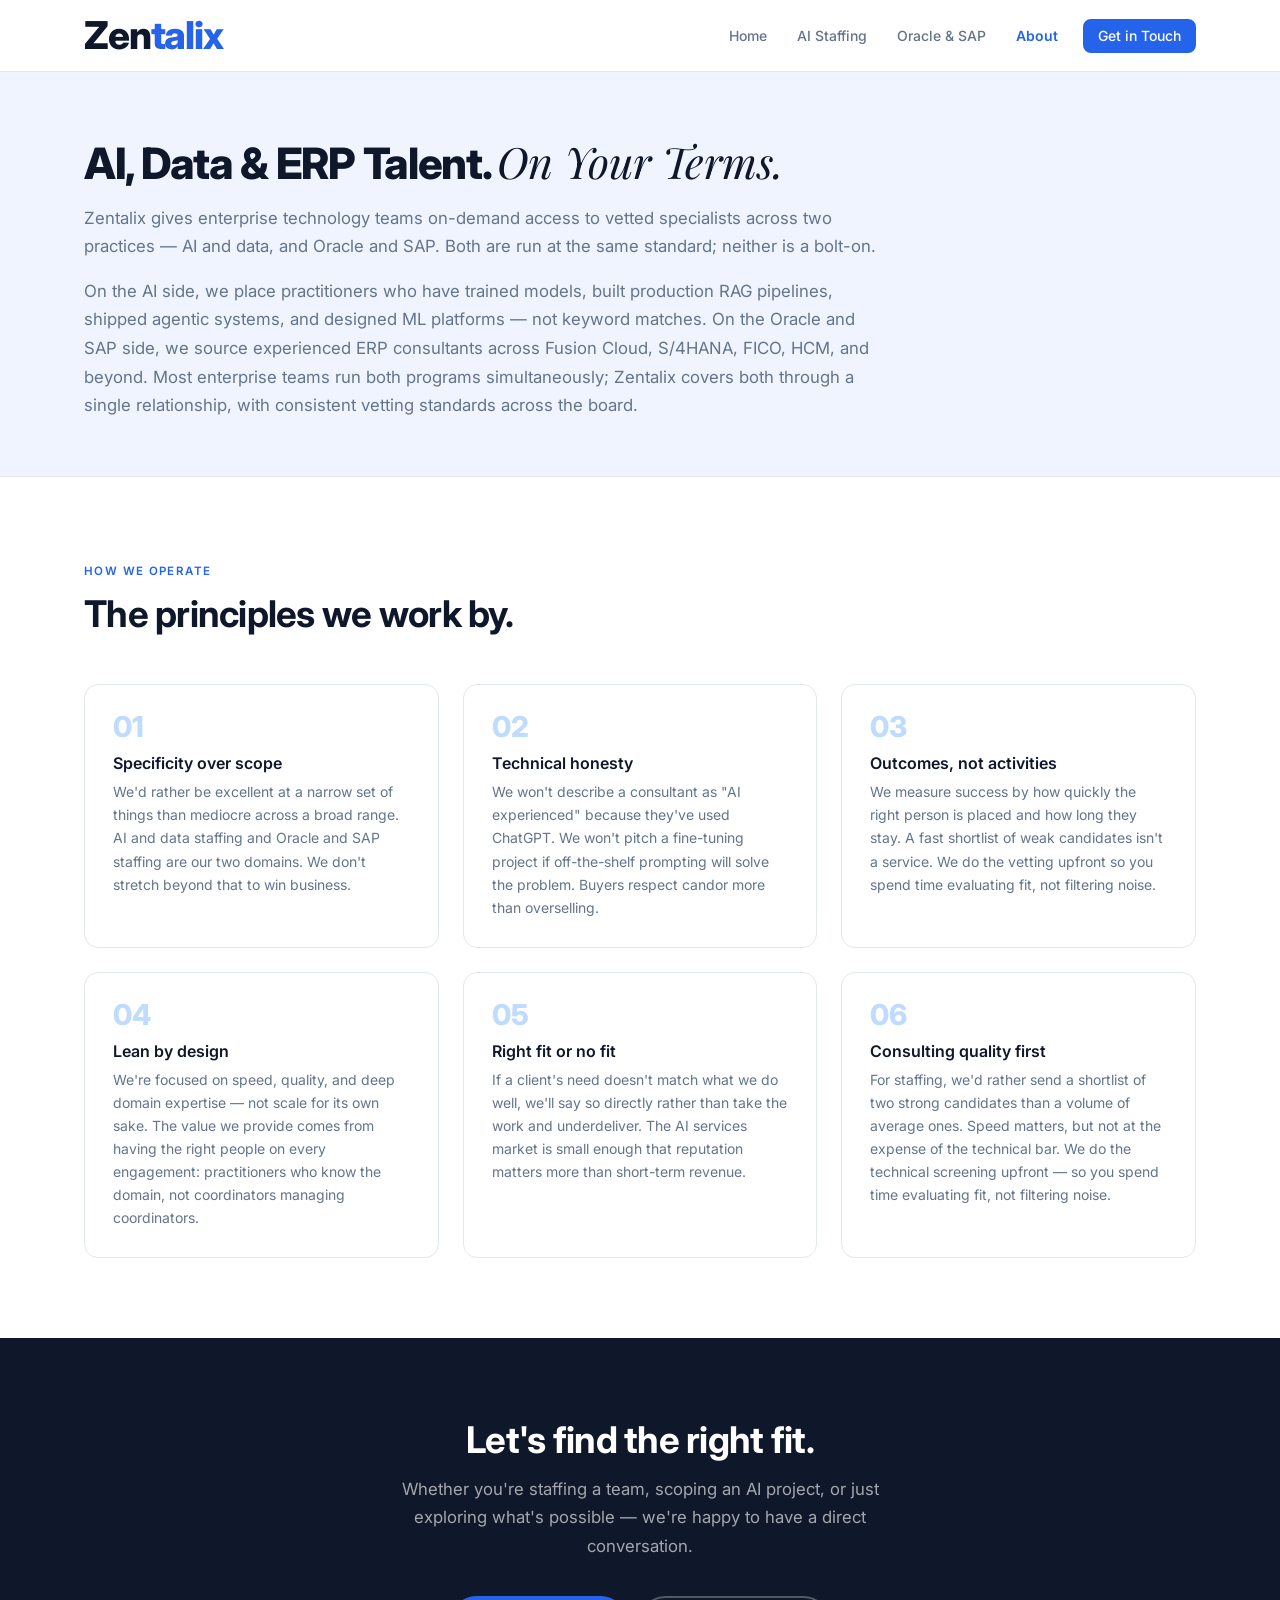
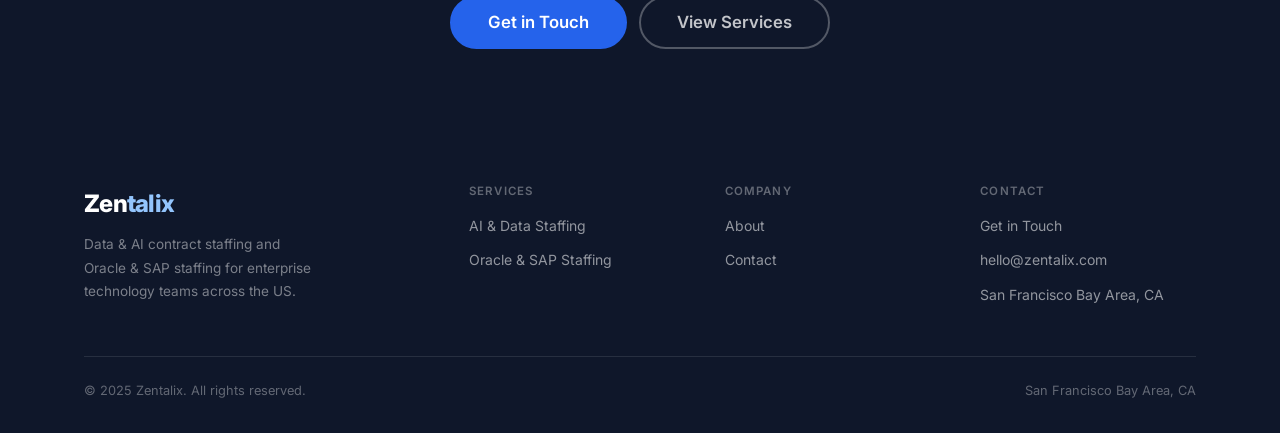
==== commit 0191807a: "About page restructure; footer logo letter-spacing fix about.html: - Hero H1 updated to 'AI, Data & " ====
--- a/about.html
+++ b/about.html
@@ -37,23 +37,9 @@
 <!-- PAGE HERO -->
 <section class="page-hero">
   <div class="container">
-    <h1>Expert AI & Data Talent. <span class="serif">On Your Terms.</span></h1>
-    <p>Zentalix gives technology teams on-demand access to vetted AI and data practitioners and Oracle and SAP specialists — the right people, placed fast, without the overhead of a large firm.</p>
-  </div>
-</section>
-
-<!-- MISSION -->
-<section class="section">
-  <div class="container">
-    <div style="max-width: 880px;">
-      <span class="section-label">Mission</span>
-      <h2>Why Zentalix.</h2>
-      <p class="mt-12">Zentalix gives enterprise technology teams fast access to vetted specialists across two of the most in-demand domains in enterprise technology: AI and data, and Oracle and SAP. Both practices are run at the same standard — neither is a bolt-on.</p>
-      <p class="mt-16">On the AI and data side, we place practitioners with genuine hands-on depth: engineers who have trained models, built production RAG pipelines, shipped agentic systems, and designed ML platforms from the ground up. Not candidates with "AI" on a resume — people who have actually done the work.</p>
-      <p class="mt-16">On the Oracle and SAP side, we source experienced ERP consultants across the full module range — Fusion Cloud, S/4HANA, FICO, HCM, and beyond — giving enterprise programs the specialist depth they need to keep moving.</p>
-      <p class="mt-16">Most enterprise technology teams run AI initiatives and ERP programs at the same time. Managing separate staffing vendors for each adds friction and overhead. Zentalix handles both through a single relationship, with the same vetting standards and the same commitment to placing people who are genuinely qualified — not just available.</p>
-      <p class="mt-16">Technical credibility is earned, not claimed. We're specific about what we can deliver, honest about what we can't, and focused on engagements where we can genuinely move the needle.</p>
-    </div>
+    <h1>AI, Data &amp; ERP Talent. <span class="serif">On Your Terms.</span></h1>
+    <p>Zentalix gives enterprise technology teams on-demand access to vetted specialists across two practices — AI and data, and Oracle and SAP. Both are run at the same standard; neither is a bolt-on.</p>
+    <p style="margin-top:16px;font-size:1.05rem;color:var(--c-ink-3);max-width:800px;line-height:1.7;">On the AI side, we place practitioners who have trained models, built production RAG pipelines, shipped agentic systems, and designed ML platforms — not keyword matches. On the Oracle and SAP side, we source experienced ERP consultants across Fusion Cloud, S/4HANA, FICO, HCM, and beyond. Most enterprise teams run both programs simultaneously; Zentalix covers both through a single relationship, with consistent vetting standards across the board.</p>
   </div>
 </section>
 
@@ -69,7 +55,7 @@
       <div class="value-card">
         <div class="value-num">01</div>
         <h4>Specificity over scope</h4>
-        <p>We'd rather be excellent at a narrow set of things than mediocre across a broad range. Data and AI is our primary domain. Oracle and SAP staffing is a supporting capability. We don't stretch beyond that to win business.</p>
+        <p>We'd rather be excellent at a narrow set of things than mediocre across a broad range. AI and data staffing and Oracle and SAP staffing are our two domains. We don't stretch beyond that to win business.</p>
       </div>
       <div class="value-card">
         <div class="value-num">02</div>
--- a/css/styles.css
+++ b/css/styles.css
@@ -815,6 +815,7 @@
   font-size: 1.5rem;
   font-weight: 800;
   color: white;
+  letter-spacing: -0.03em;
   margin-bottom: 10px;
   display: block;
 }
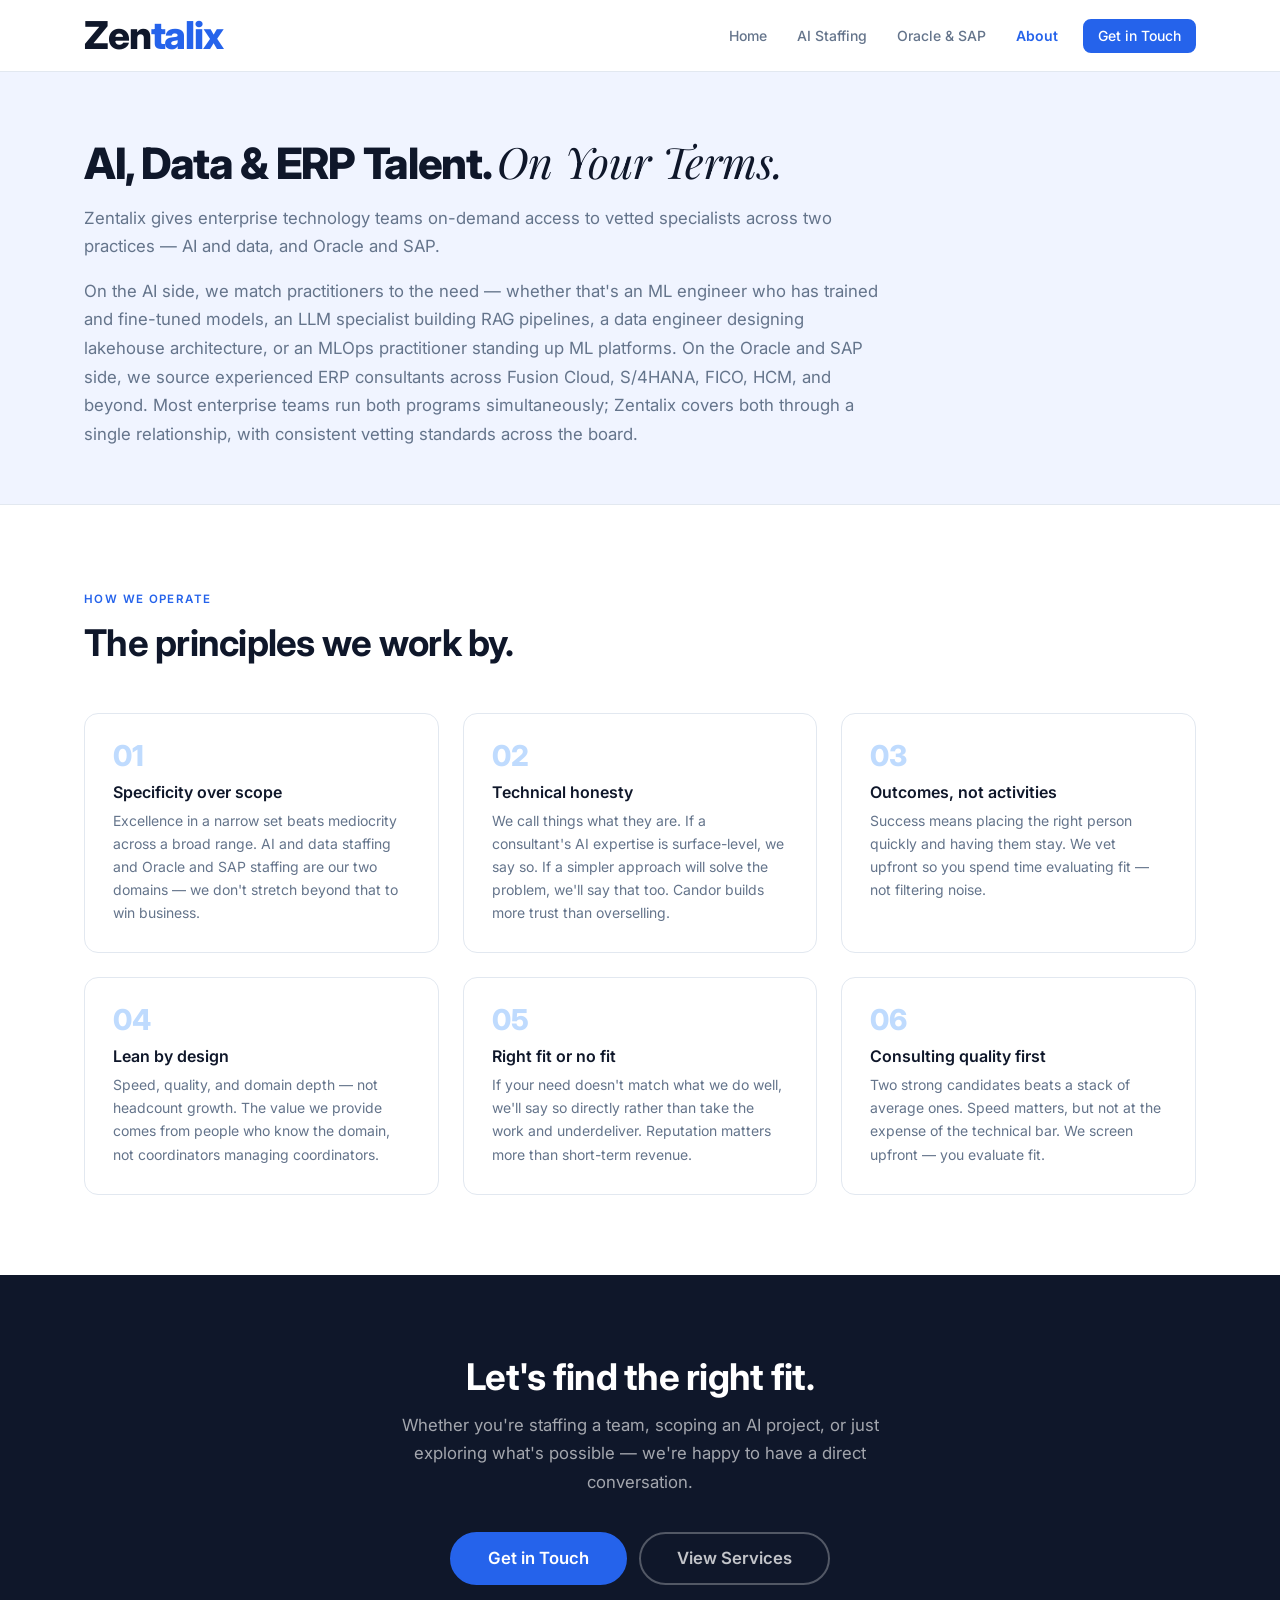
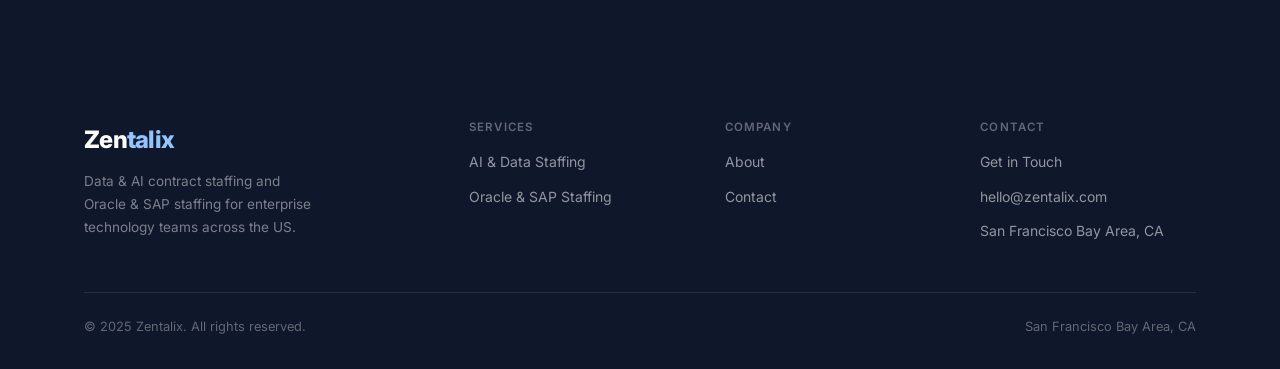
==== commit 0de6226e: "About page copy polish: hero fixes, value card shortening Hero: removed 'Both are run at the same st" ====
--- a/about.html
+++ b/about.html
@@ -38,8 +38,8 @@
 <section class="page-hero">
   <div class="container">
     <h1>AI, Data &amp; ERP Talent. <span class="serif">On Your Terms.</span></h1>
-    <p>Zentalix gives enterprise technology teams on-demand access to vetted specialists across two practices — AI and data, and Oracle and SAP. Both are run at the same standard; neither is a bolt-on.</p>
-    <p style="margin-top:16px;font-size:1.05rem;color:var(--c-ink-3);max-width:800px;line-height:1.7;">On the AI side, we place practitioners who have trained models, built production RAG pipelines, shipped agentic systems, and designed ML platforms — not keyword matches. On the Oracle and SAP side, we source experienced ERP consultants across Fusion Cloud, S/4HANA, FICO, HCM, and beyond. Most enterprise teams run both programs simultaneously; Zentalix covers both through a single relationship, with consistent vetting standards across the board.</p>
+    <p>Zentalix gives enterprise technology teams on-demand access to vetted specialists across two practices — AI and data, and Oracle and SAP.</p>
+    <p style="margin-top:16px;font-size:1.05rem;color:var(--c-ink-3);max-width:800px;line-height:1.7;">On the AI side, we match practitioners to the need — whether that's an ML engineer who has trained and fine-tuned models, an LLM specialist building RAG pipelines, a data engineer designing lakehouse architecture, or an MLOps practitioner standing up ML platforms. On the Oracle and SAP side, we source experienced ERP consultants across Fusion Cloud, S/4HANA, FICO, HCM, and beyond. Most enterprise teams run both programs simultaneously; Zentalix covers both through a single relationship, with consistent vetting standards across the board.</p>
   </div>
 </section>
 
@@ -55,32 +55,32 @@
       <div class="value-card">
         <div class="value-num">01</div>
         <h4>Specificity over scope</h4>
-        <p>We'd rather be excellent at a narrow set of things than mediocre across a broad range. AI and data staffing and Oracle and SAP staffing are our two domains. We don't stretch beyond that to win business.</p>
+        <p>Excellence in a narrow set beats mediocrity across a broad range. AI and data staffing and Oracle and SAP staffing are our two domains — we don't stretch beyond that to win business.</p>
       </div>
       <div class="value-card">
         <div class="value-num">02</div>
         <h4>Technical honesty</h4>
-        <p>We won't describe a consultant as "AI experienced" because they've used ChatGPT. We won't pitch a fine-tuning project if off-the-shelf prompting will solve the problem. Buyers respect candor more than overselling.</p>
+        <p>We call things what they are. If a consultant's AI expertise is surface-level, we say so. If a simpler approach will solve the problem, we'll say that too. Candor builds more trust than overselling.</p>
       </div>
       <div class="value-card">
         <div class="value-num">03</div>
         <h4>Outcomes, not activities</h4>
-        <p>We measure success by how quickly the right person is placed and how long they stay. A fast shortlist of weak candidates isn't a service. We do the vetting upfront so you spend time evaluating fit, not filtering noise.</p>
+        <p>Success means placing the right person quickly and having them stay. We vet upfront so you spend time evaluating fit — not filtering noise.</p>
       </div>
       <div class="value-card">
         <div class="value-num">04</div>
         <h4>Lean by design</h4>
-        <p>We're focused on speed, quality, and deep domain expertise — not scale for its own sake. The value we provide comes from having the right people on every engagement: practitioners who know the domain, not coordinators managing coordinators.</p>
+        <p>Speed, quality, and domain depth — not headcount growth. The value we provide comes from people who know the domain, not coordinators managing coordinators.</p>
       </div>
       <div class="value-card">
         <div class="value-num">05</div>
         <h4>Right fit or no fit</h4>
-        <p>If a client's need doesn't match what we do well, we'll say so directly rather than take the work and underdeliver. The AI services market is small enough that reputation matters more than short-term revenue.</p>
+        <p>If your need doesn't match what we do well, we'll say so directly rather than take the work and underdeliver. Reputation matters more than short-term revenue.</p>
       </div>
       <div class="value-card">
         <div class="value-num">06</div>
         <h4>Consulting quality first</h4>
-        <p>For staffing, we'd rather send a shortlist of two strong candidates than a volume of average ones. Speed matters, but not at the expense of the technical bar. We do the technical screening upfront — so you spend time evaluating fit, not filtering noise.</p>
+        <p>Two strong candidates beats a stack of average ones. Speed matters, but not at the expense of the technical bar. We screen upfront — you evaluate fit.</p>
       </div>
     </div>
   </div>
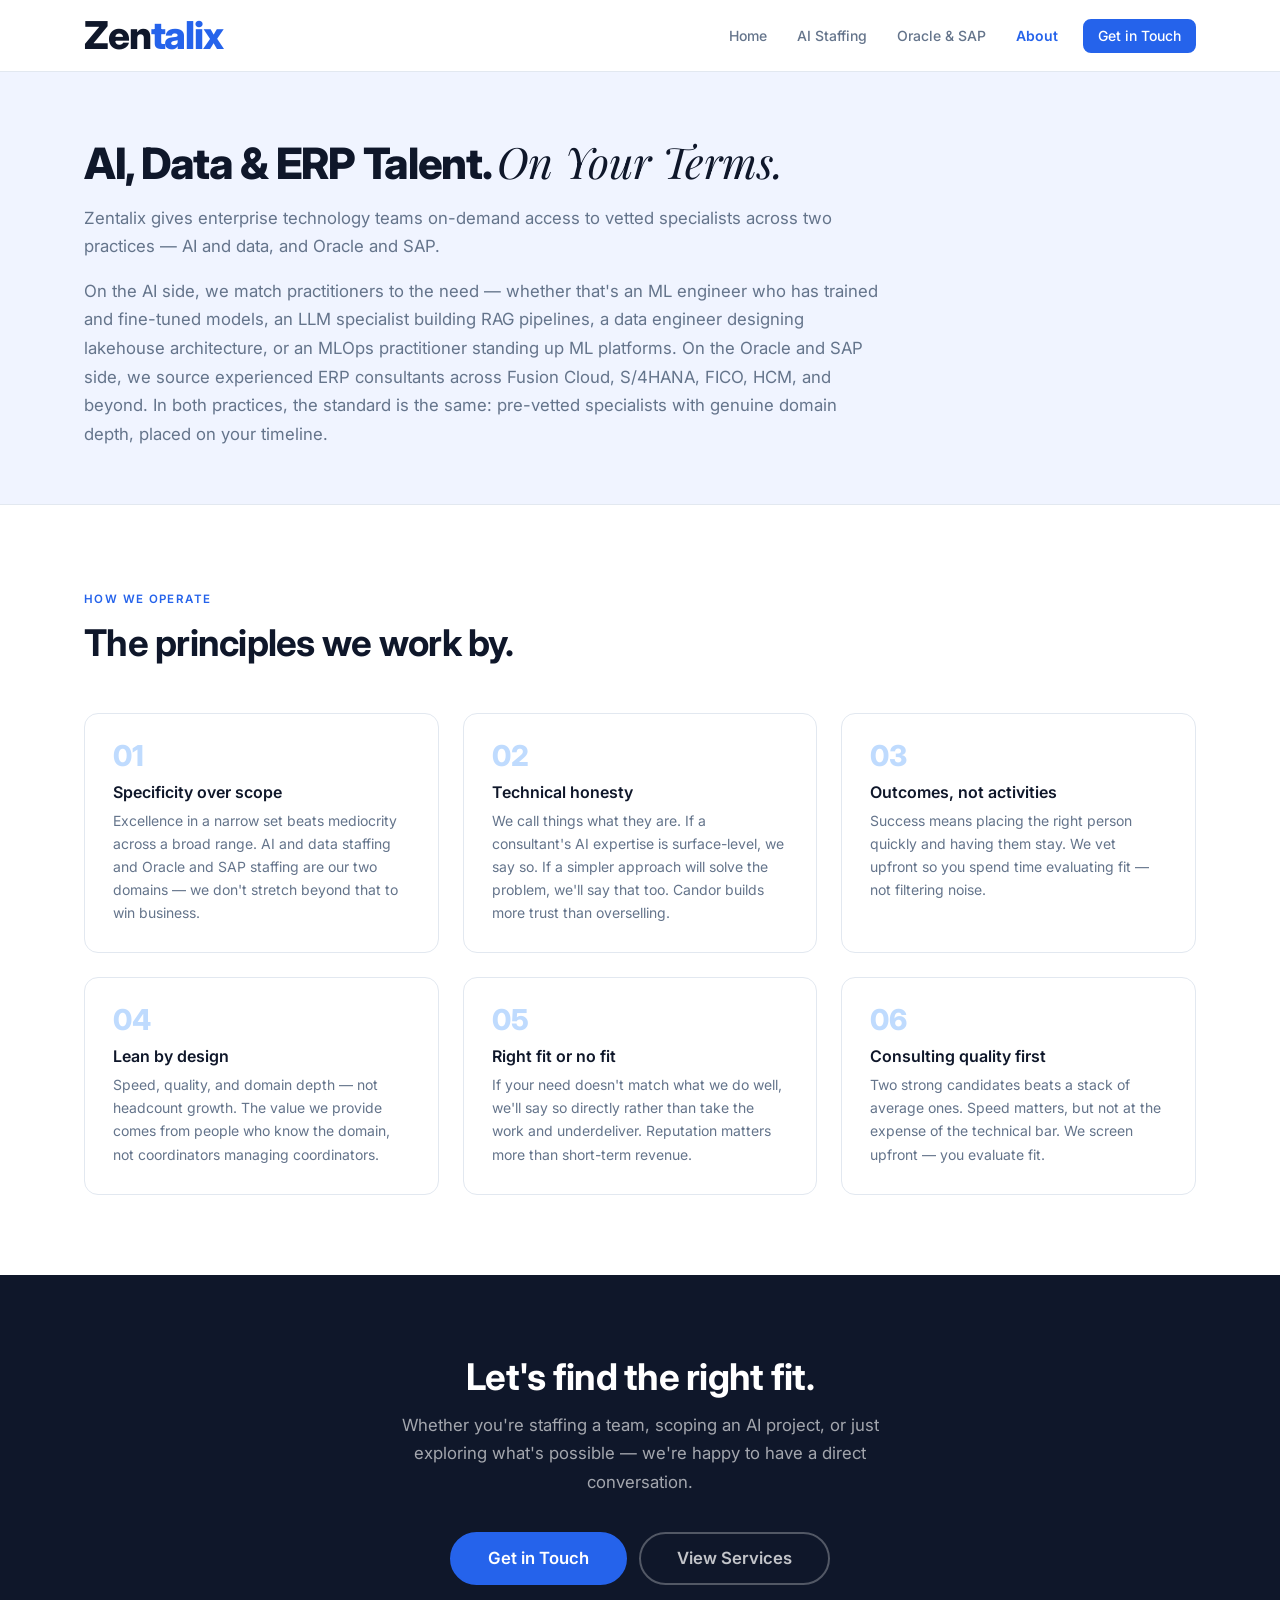
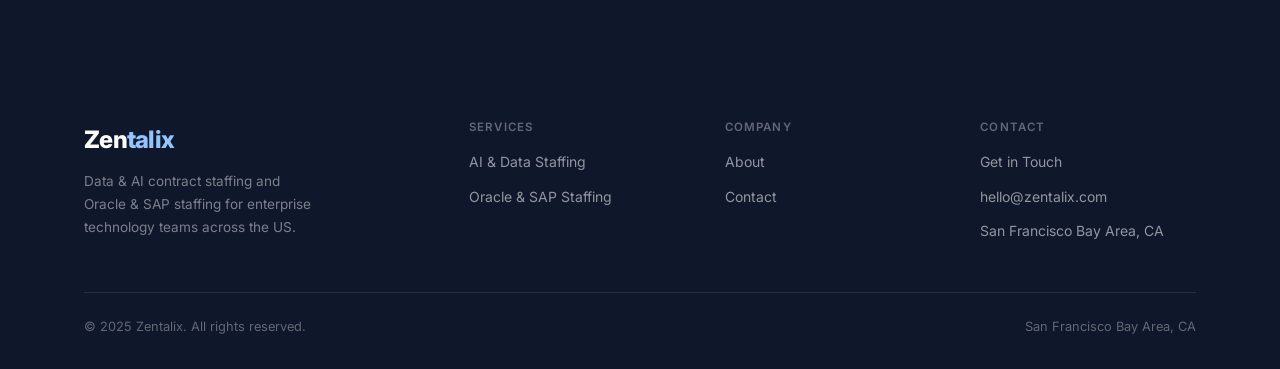
==== commit 6d412abb: "Replace hero closing sentence on About page Replaced 'Most enterprise teams run both programs simult" ====
--- a/about.html
+++ b/about.html
@@ -39,7 +39,7 @@
   <div class="container">
     <h1>AI, Data &amp; ERP Talent. <span class="serif">On Your Terms.</span></h1>
     <p>Zentalix gives enterprise technology teams on-demand access to vetted specialists across two practices — AI and data, and Oracle and SAP.</p>
-    <p style="margin-top:16px;font-size:1.05rem;color:var(--c-ink-3);max-width:800px;line-height:1.7;">On the AI side, we match practitioners to the need — whether that's an ML engineer who has trained and fine-tuned models, an LLM specialist building RAG pipelines, a data engineer designing lakehouse architecture, or an MLOps practitioner standing up ML platforms. On the Oracle and SAP side, we source experienced ERP consultants across Fusion Cloud, S/4HANA, FICO, HCM, and beyond. Most enterprise teams run both programs simultaneously; Zentalix covers both through a single relationship, with consistent vetting standards across the board.</p>
+    <p style="margin-top:16px;font-size:1.05rem;color:var(--c-ink-3);max-width:800px;line-height:1.7;">On the AI side, we match practitioners to the need — whether that's an ML engineer who has trained and fine-tuned models, an LLM specialist building RAG pipelines, a data engineer designing lakehouse architecture, or an MLOps practitioner standing up ML platforms. On the Oracle and SAP side, we source experienced ERP consultants across Fusion Cloud, S/4HANA, FICO, HCM, and beyond. In both practices, the standard is the same: pre-vetted specialists with genuine domain depth, placed on your timeline.</p>
   </div>
 </section>
 
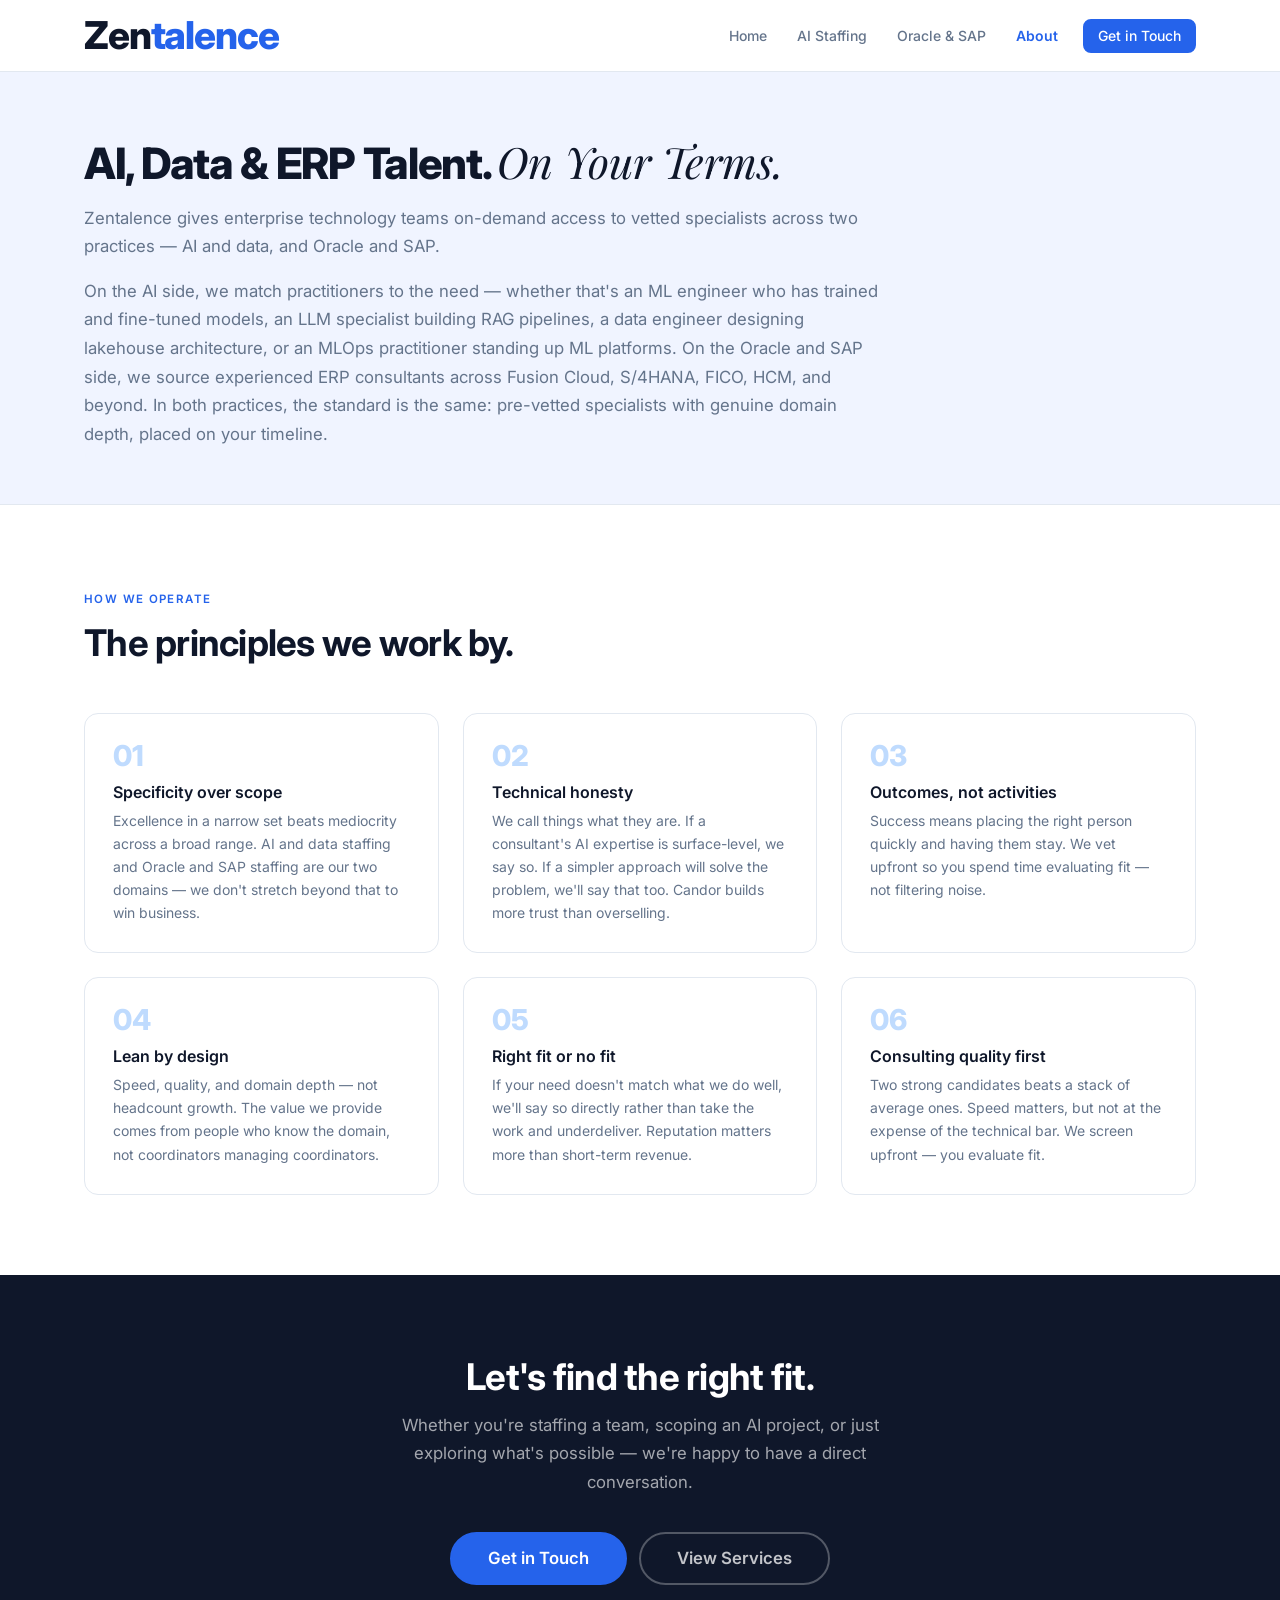
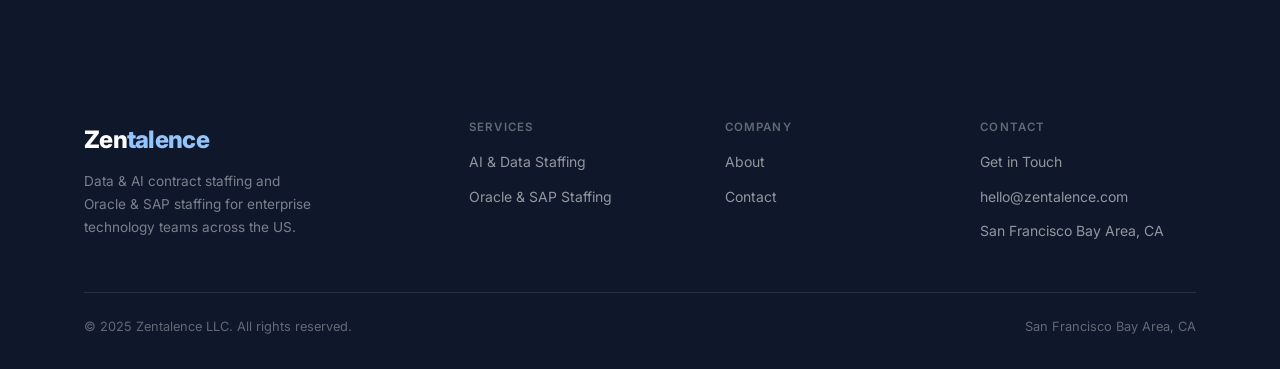
==== commit 3675cf4a: "Rename Zentalix → Zentalence; add LLC to footer copyright All 6 HTML files: logo markup (Zen<span>ta" ====
--- a/about.html
+++ b/about.html
@@ -3,8 +3,8 @@
 <head>
   <meta charset="UTF-8" />
   <meta name="viewport" content="width=device-width, initial-scale=1.0" />
-  <title>About — Zentalix</title>
-  <meta name="description" content="Zentalix is a technology staffing firm specializing in Data and AI contract staffing and Oracle and SAP contract staffing for enterprise technology teams across the US." />
+  <title>About — Zentalence</title>
+  <meta name="description" content="Zentalence is a technology staffing firm specializing in Data and AI contract staffing and Oracle and SAP contract staffing for enterprise technology teams across the US." />
   <link rel="preconnect" href="https://fonts.googleapis.com" />
   <link rel="preconnect" href="https://fonts.gstatic.com" crossorigin />
   <link href="https://fonts.googleapis.com/css2?family=Inter:wght@400;500;600;700;800&family=Playfair+Display:ital@1&display=swap" rel="stylesheet" />
@@ -15,7 +15,7 @@
 <!-- NAV -->
 <header class="nav-header">
   <nav class="nav container">
-    <a href="index.html" class="nav-logo">Zen<span>talix</span></a>
+    <a href="index.html" class="nav-logo">Zen<span>talence</span></a>
     <ul class="nav-links">
       <li><a href="index.html">Home</a></li>
       <li><a href="ai-staffing.html">AI Staffing</a></li>
@@ -38,7 +38,7 @@
 <section class="page-hero">
   <div class="container">
     <h1>AI, Data &amp; ERP Talent. <span class="serif">On Your Terms.</span></h1>
-    <p>Zentalix gives enterprise technology teams on-demand access to vetted specialists across two practices — AI and data, and Oracle and SAP.</p>
+    <p>Zentalence gives enterprise technology teams on-demand access to vetted specialists across two practices — AI and data, and Oracle and SAP.</p>
     <p style="margin-top:16px;font-size:1.05rem;color:var(--c-ink-3);max-width:800px;line-height:1.7;">On the AI side, we match practitioners to the need — whether that's an ML engineer who has trained and fine-tuned models, an LLM specialist building RAG pipelines, a data engineer designing lakehouse architecture, or an MLOps practitioner standing up ML platforms. On the Oracle and SAP side, we source experienced ERP consultants across Fusion Cloud, S/4HANA, FICO, HCM, and beyond. In both practices, the standard is the same: pre-vetted specialists with genuine domain depth, placed on your timeline.</p>
   </div>
 </section>
@@ -103,7 +103,7 @@
   <div class="container">
     <div class="footer-grid">
       <div class="footer-brand">
-        <span class="logo">Zen<span>talix</span></span>
+        <span class="logo">Zen<span>talence</span></span>
         <p>Data &amp; AI contract staffing and Oracle &amp; SAP staffing for enterprise technology teams across the US.</p>
       </div>
       <div class="footer-col">
@@ -124,13 +124,13 @@
         <h5>Contact</h5>
         <ul>
           <li><a href="contact.html">Get in Touch</a></li>
-          <li><a href="mailto:hello@zentalix.com">hello@zentalix.com</a></li>
+          <li><a href="mailto:hello@zentalence.com">hello@zentalence.com</a></li>
           <li><a href="#">San Francisco Bay Area, CA</a></li>
         </ul>
       </div>
     </div>
     <div class="footer-bottom">
-      <span>© 2025 Zentalix. All rights reserved.</span>
+      <span>© 2025 Zentalence LLC. All rights reserved.</span>
       <span>San Francisco Bay Area, CA</span>
     </div>
   </div>
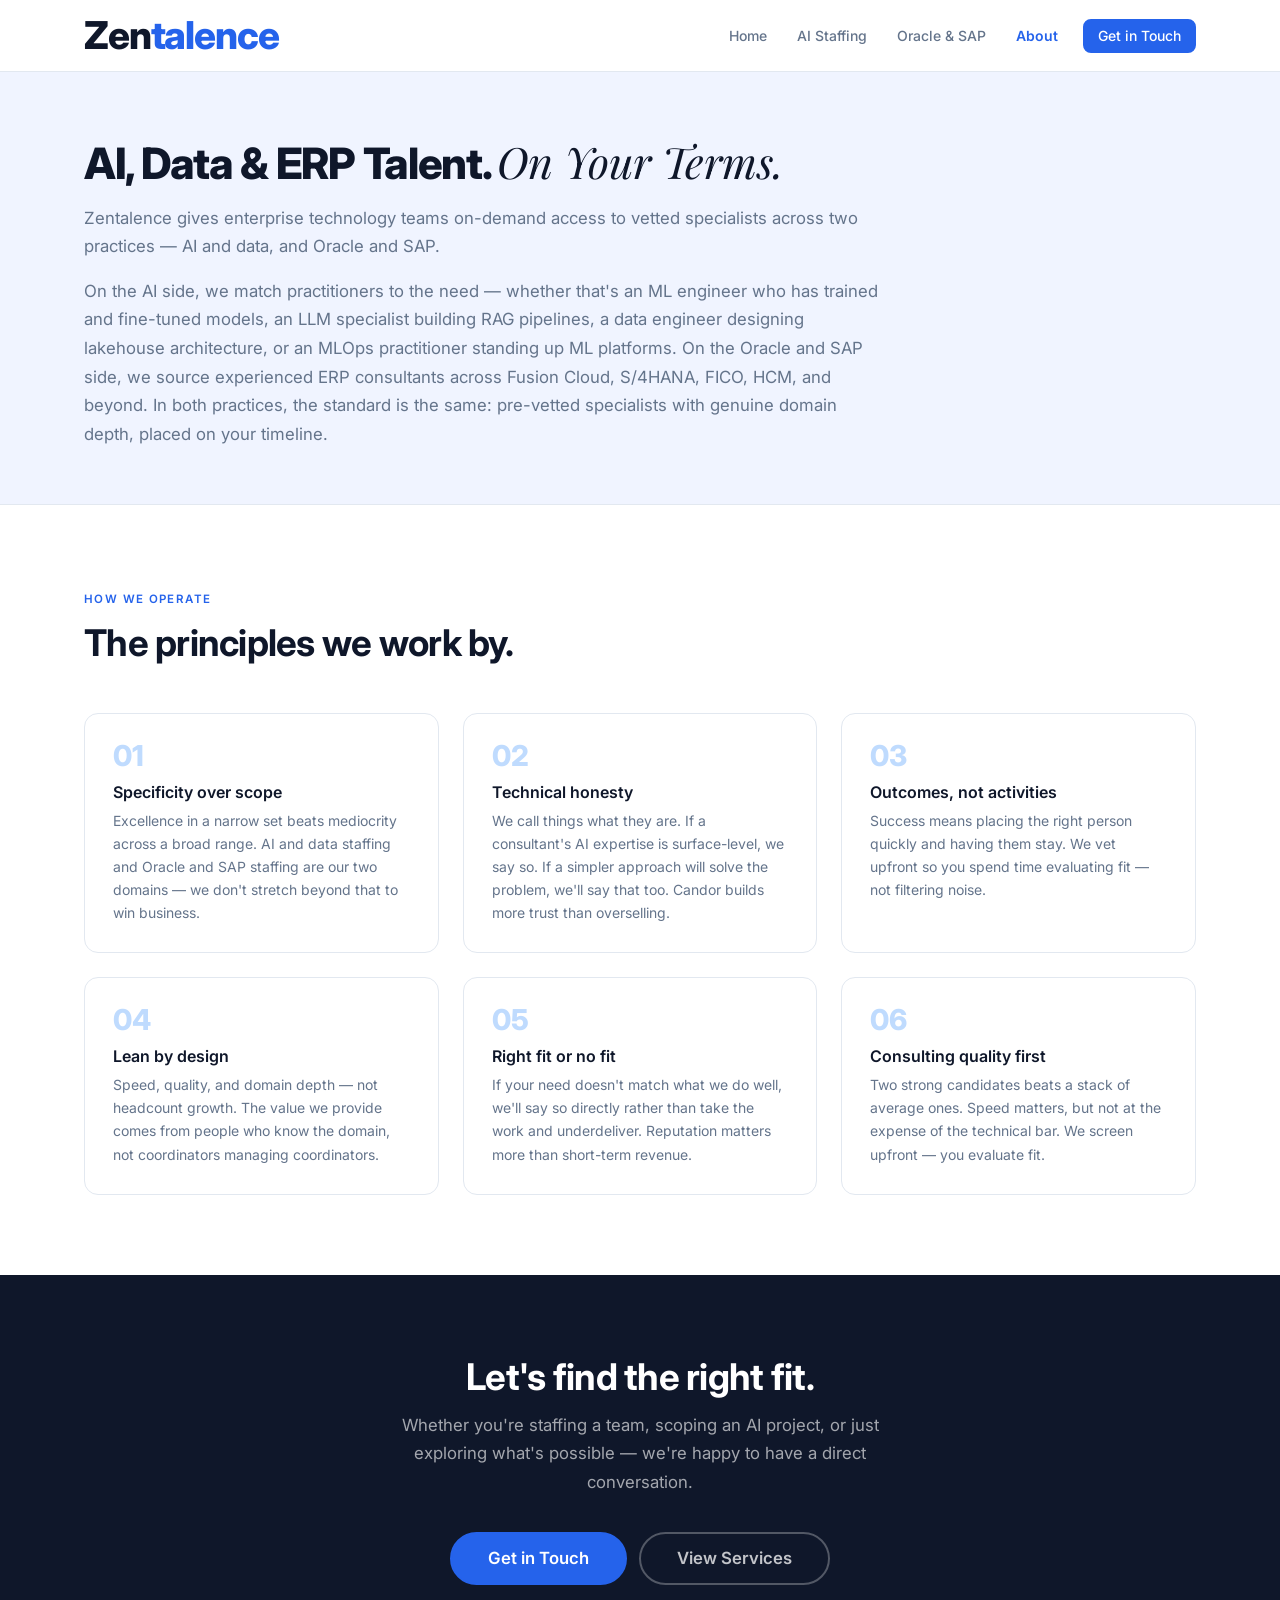
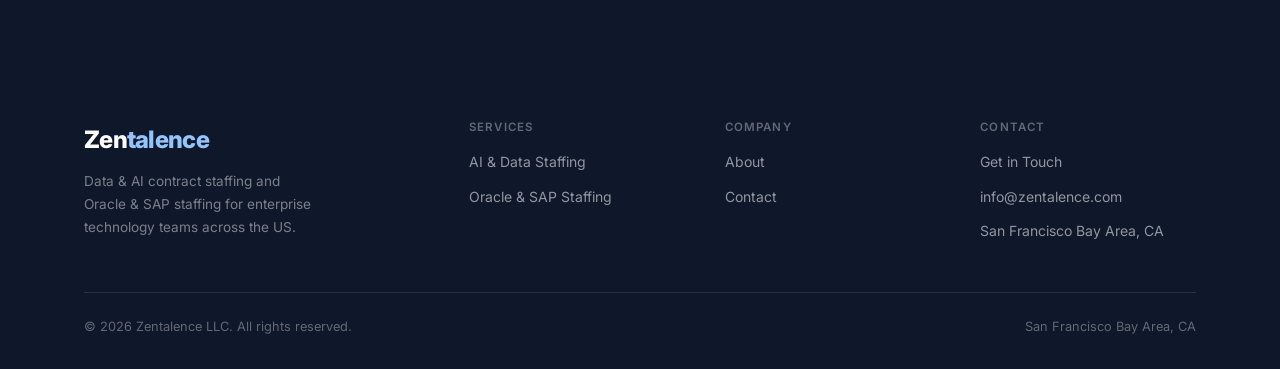
==== commit c3b9fd92: "Update copyright year to 2026 and contact email to info@zentalence.com All 6 HTML files: © 2025 → © " ====
--- a/about.html
+++ b/about.html
@@ -124,13 +124,13 @@
         <h5>Contact</h5>
         <ul>
           <li><a href="contact.html">Get in Touch</a></li>
-          <li><a href="mailto:hello@zentalence.com">hello@zentalence.com</a></li>
+          <li><a href="mailto:info@zentalence.com">info@zentalence.com</a></li>
           <li><a href="#">San Francisco Bay Area, CA</a></li>
         </ul>
       </div>
     </div>
     <div class="footer-bottom">
-      <span>© 2025 Zentalence LLC. All rights reserved.</span>
+      <span>© 2026 Zentalence LLC. All rights reserved.</span>
       <span>San Francisco Bay Area, CA</span>
     </div>
   </div>
